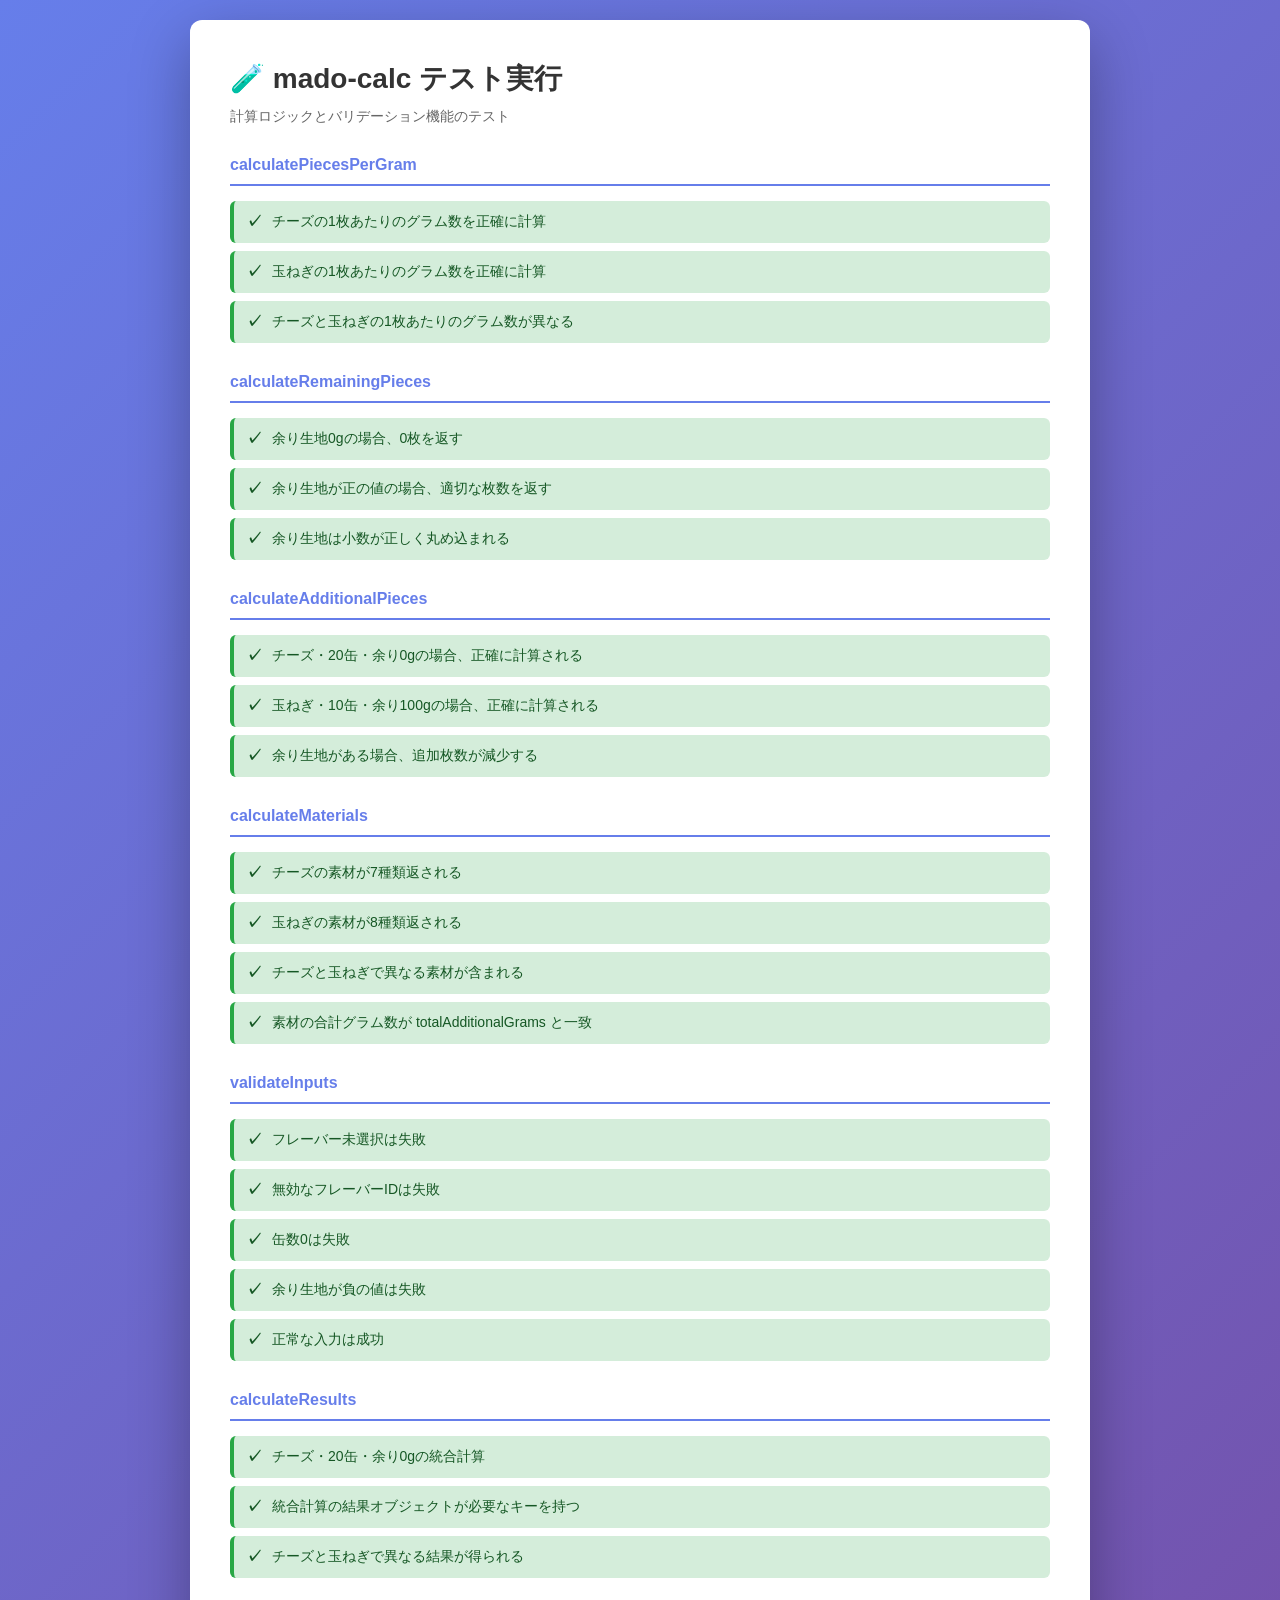
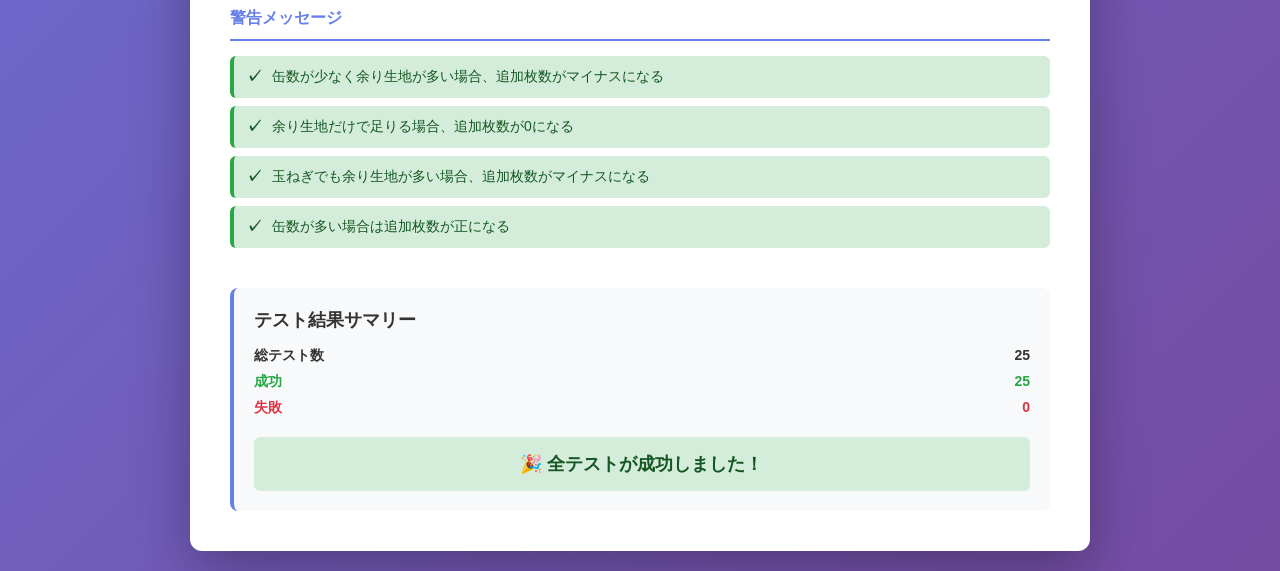
==== test.html @ 0f305eb2 "feat: add comprehensive tests and refactor calculation logic - Separate calculation logic from DOM o" ====
<!DOCTYPE html>
<html lang="ja">
<head>
    <meta charset="UTF-8">
    <meta name="viewport" content="width=device-width, initial-scale=1.0">
    <title>mado-calc テスト実行</title>
    <style>
        * {
            margin: 0;
            padding: 0;
            box-sizing: border-box;
        }

        body {
            font-family: 'Segoe UI', Tahoma, Geneva, Verdana, sans-serif;
            background: linear-gradient(135deg, #667eea 0%, #764ba2 100%);
            min-height: 100vh;
            padding: 20px;
        }

        .container {
            max-width: 900px;
            margin: 0 auto;
            background: white;
            border-radius: 12px;
            padding: 40px;
            box-shadow: 0 20px 60px rgba(0, 0, 0, 0.3);
        }

        h1 {
            color: #333;
            margin-bottom: 10px;
            font-size: 28px;
        }

        .subtitle {
            color: #666;
            margin-bottom: 30px;
            font-size: 14px;
        }

        .test-results {
            margin-top: 30px;
        }

        .test-group {
            margin-bottom: 30px;
        }

        .group-title {
            font-size: 16px;
            font-weight: bold;
            color: #667eea;
            margin-bottom: 15px;
            padding-bottom: 10px;
            border-bottom: 2px solid #667eea;
        }

        .test-item {
            padding: 12px;
            margin-bottom: 8px;
            border-radius: 6px;
            font-size: 14px;
            display: flex;
            align-items: center;
            gap: 10px;
        }

        .test-item.pass {
            background: #d4edda;
            color: #155724;
            border-left: 4px solid #28a745;
        }

        .test-item.fail {
            background: #f8d7da;
            color: #721c24;
            border-left: 4px solid #dc3545;
        }

        .test-icon {
            font-weight: bold;
            font-size: 16px;
        }

        .summary {
            margin-top: 40px;
            padding: 20px;
            background: #f8f9fa;
            border-radius: 8px;
            border-left: 4px solid #667eea;
        }

        .summary-title {
            font-size: 18px;
            font-weight: bold;
            color: #333;
            margin-bottom: 15px;
        }

        .summary-stat {
            display: flex;
            justify-content: space-between;
            margin-bottom: 8px;
            font-size: 14px;
        }

        .summary-stat.total {
            font-weight: bold;
            color: #333;
        }

        .summary-stat.pass {
            color: #28a745;
            font-weight: bold;
        }

        .summary-stat.fail {
            color: #dc3545;
            font-weight: bold;
        }

        .final-message {
            text-align: center;
            font-size: 18px;
            font-weight: bold;
            margin-top: 20px;
            padding: 15px;
            border-radius: 6px;
        }

        .final-message.success {
            background: #d4edda;
            color: #155724;
        }

        .final-message.failure {
            background: #f8d7da;
            color: #721c24;
        }

        .error-message {
            margin-top: 5px;
            font-size: 12px;
            opacity: 0.8;
        }
    </style>
</head>
<body>
    <div class="container">
        <h1>🧪 mado-calc テスト実行</h1>
        <p class="subtitle">計算ロジックとバリデーション機能のテスト</p>

        <div id="test-output" class="test-results">
            <p style="color: #666;">テスト実行中...</p>
        </div>
    </div>

    <script src="script.js"></script>
    <script>
        // テストフレームワーク（ブラウザ版）
        let testCount = 0;
        let passCount = 0;
        let failCount = 0;
        const testResults = {};

        function test(groupName, description, fn) {
            testCount++;
            if (!testResults[groupName]) {
                testResults[groupName] = [];
            }

            try {
                fn();
                passCount++;
                testResults[groupName].push({ description, passed: true });
            } catch (error) {
                failCount++;
                testResults[groupName].push({
                    description,
                    passed: false,
                    error: error.message
                });
            }
        }

        function assert(condition, message) {
            if (!condition) {
                throw new Error(message || 'Assertion failed');
            }
        }

        function assertStrictEqual(actual, expected) {
            if (actual !== expected) {
                throw new Error(`Expected ${expected}, got ${actual}`);
            }
        }

        function closeToNumber(actual, expected, tolerance = 0.01) {
            return Math.abs(actual - expected) < tolerance;
        }

        function assertClose(actual, expected, message) {
            if (!closeToNumber(actual, expected)) {
                throw new Error(message || `Expected ~${expected}, got ${actual}`);
            }
        }

        // ========== テストの実行 ==========

        // グループ: calculatePiecesPerGram
        test('calculatePiecesPerGram', 'チーズの1枚あたりのグラム数を正確に計算', () => {
            const gramsPerPiece = calculatePiecesPerGram(flavorData.cheese);
            const expectedTotal = Object.values(flavorData.cheese.materials).reduce((sum, g) => sum + g, 0);
            const expected = expectedTotal / flavorData.cheese.baseUnit.pieces;
            assertClose(gramsPerPiece, expected);
        });

        test('calculatePiecesPerGram', '玉ねぎの1枚あたりのグラム数を正確に計算', () => {
            const gramsPerPiece = calculatePiecesPerGram(flavorData.onion);
            const expectedTotal = Object.values(flavorData.onion.materials).reduce((sum, g) => sum + g, 0);
            const expected = expectedTotal / flavorData.onion.baseUnit.pieces;
            assertClose(gramsPerPiece, expected);
        });

        test('calculatePiecesPerGram', 'チーズと玉ねぎの1枚あたりのグラム数が異なる', () => {
            const cheesePPG = calculatePiecesPerGram(flavorData.cheese);
            const onionPPG = calculatePiecesPerGram(flavorData.onion);
            assert(cheesePPG !== onionPPG, 'グラム数が同じになってはいけません');
        });

        // グループ: calculateRemainingPieces
        test('calculateRemainingPieces', '余り生地0gの場合、0枚を返す', () => {
            const gramsPerPiece = calculatePiecesPerGram(flavorData.cheese);
            const remaining = calculateRemainingPieces(0, gramsPerPiece);
            assertStrictEqual(remaining, 0);
        });

        test('calculateRemainingPieces', '余り生地が正の値の場合、適切な枚数を返す', () => {
            const gramsPerPiece = calculatePiecesPerGram(flavorData.cheese);
            const remaining = calculateRemainingPieces(200, gramsPerPiece);
            assert(remaining > 0 && remaining <= 200 / gramsPerPiece, 'Invalid remaining pieces');
        });

        test('calculateRemainingPieces', '余り生地は小数が正しく丸め込まれる', () => {
            const gramsPerPiece = 10;
            const remaining = calculateRemainingPieces(25.9, gramsPerPiece);
            assertStrictEqual(remaining, 2, 'Should floor the result');
        });

        // グループ: calculateAdditionalPieces
        test('calculateAdditionalPieces', 'チーズ・20缶・余り0gの場合、正確に計算される', () => {
            const gramsPerPiece = calculatePiecesPerGram(flavorData.cheese);
            const remainingPieces = calculateRemainingPieces(0, gramsPerPiece);
            const additional = calculateAdditionalPieces('cheese', 20, remainingPieces);
            const expected = 20 * 10 + 50 - remainingPieces;
            assertStrictEqual(additional, expected);
        });

        test('calculateAdditionalPieces', '玉ねぎ・10缶・余り100gの場合、正確に計算される', () => {
            const gramsPerPiece = calculatePiecesPerGram(flavorData.onion);
            const remainingPieces = calculateRemainingPieces(100, gramsPerPiece);
            const additional = calculateAdditionalPieces('onion', 10, remainingPieces);
            const expected = 10 * 8 + 40 - remainingPieces;
            assertStrictEqual(additional, expected);
        });

        test('calculateAdditionalPieces', '余り生地がある場合、追加枚数が減少する', () => {
            const gramsPerPiece = calculatePiecesPerGram(flavorData.cheese);
            const remaining0 = calculateRemainingPieces(0, gramsPerPiece);
            const remaining200 = calculateRemainingPieces(200, gramsPerPiece);
            const additional0 = calculateAdditionalPieces('cheese', 20, remaining0);
            const additional200 = calculateAdditionalPieces('cheese', 20, remaining200);
            assert(additional0 > additional200, '余り生地が多いほど追加枚数は減少すべき');
        });

        // グループ: calculateMaterials
        test('calculateMaterials', 'チーズの素材が7種類返される', () => {
            const { materialsGrams } = calculateMaterials('cheese', 100);
            assertStrictEqual(Object.keys(materialsGrams).length, 7);
        });

        test('calculateMaterials', '玉ねぎの素材が8種類返される', () => {
            const { materialsGrams } = calculateMaterials('onion', 100);
            assertStrictEqual(Object.keys(materialsGrams).length, 8);
        });

        test('calculateMaterials', 'チーズと玉ねぎで異なる素材が含まれる', () => {
            const { materialsGrams: cheeseMaterials } = calculateMaterials('cheese', 100);
            const { materialsGrams: onionMaterials } = calculateMaterials('onion', 100);
            assert(cheeseMaterials['カシューチーズ'] > 0);
            assert(!onionMaterials['カシューチーズ']);
            assert(onionMaterials['玉ねぎパウダー'] > 0);
            assert(!cheeseMaterials['玉ねぎパウダー']);
        });

        test('calculateMaterials', '素材の合計グラム数が totalAdditionalGrams と一致', () => {
            const { materialsGrams, totalAdditionalGrams } = calculateMaterials('cheese', 100);
            const sum = Object.values(materialsGrams).reduce((s, g) => s + g, 0);
            assertClose(sum, totalAdditionalGrams);
        });

        // グループ: validateInputs
        test('validateInputs', 'フレーバー未選択は失敗', () => {
            const result = validateInputs('', 20, 0);
            assertStrictEqual(result.valid, false);
        });

        test('validateInputs', '無効なフレーバーIDは失敗', () => {
            const result = validateInputs('unknown', 20, 0);
            assertStrictEqual(result.valid, false);
        });

        test('validateInputs', '缶数0は失敗', () => {
            const result = validateInputs('cheese', 0, 0);
            assertStrictEqual(result.valid, false);
        });

        test('validateInputs', '余り生地が負の値は失敗', () => {
            const result = validateInputs('cheese', 20, -10);
            assertStrictEqual(result.valid, false);
        });

        test('validateInputs', '正常な入力は成功', () => {
            const result = validateInputs('cheese', 20, 100);
            assertStrictEqual(result.valid, true);
        });

        // グループ: calculateResults
        test('calculateResults', 'チーズ・20缶・余り0gの統合計算', () => {
            const result = calculateResults('cheese', 20, 0);
            assertStrictEqual(result.flavorId, 'cheese');
            assertStrictEqual(result.flavorName, 'チーズ');
            assertStrictEqual(result.cans, 20);
        });

        test('calculateResults', '統合計算の結果オブジェクトが必要なキーを持つ', () => {
            const result = calculateResults('cheese', 20, 0);
            const requiredKeys = ['flavorId', 'flavorName', 'cans', 'piecesPerCan', 'reservePieces',
                                 'remainingGrams', 'remainingPieces', 'additionalPieces',
                                 'totalAdditionalGrams', 'materialsGrams'];
            requiredKeys.forEach(key => {
                assert(key in result, `Missing key: ${key}`);
            });
        });

        test('calculateResults', 'チーズと玉ねぎで異なる結果が得られる', () => {
            const cheesResult = calculateResults('cheese', 20, 100);
            const onionResult = calculateResults('onion', 20, 100);
            assert(cheesResult.totalAdditionalGrams !== onionResult.totalAdditionalGrams,
                   'Total grams should differ');
        });

        // グループ: 警告メッセージケース
        test('警告メッセージ', '缶数が少なく余り生地が多い場合、追加枚数がマイナスになる', () => {
            // チーズ: 1缶 * 10枚 + 50予備 = 60枚
            // 1枚あたり: 約12.7g
            // 余り1000gで: 1000 / 12.7 ≈ 78枚 > 60枚
            // → 追加枚数がマイナスになる
            const gramsPerPiece = calculatePiecesPerGram(flavorData.cheese);
            const result = calculateResults('cheese', 1, 1000);
            assert(result.additionalPieces <= 0,
                   `additionalPieces should be <= 0, got ${result.additionalPieces}`);
        });

        test('警告メッセージ', '余り生地だけで足りる場合、追加枚数が0になる', () => {
            // チーズ: 基本ユニット = 2缶20枚 ≈ 254.8g
            // 1枚あたり: 254.8 / 20 ≈ 12.74g
            // 1缶 * 10 + 50予備 = 60枚
            // 60枚必要なグラム数: 60 * 12.74 ≈ 764.4g
            // 余り生地がそれ以上あれば、追加枚数 <= 0
            const result = calculateResults('cheese', 1, 800);
            assert(result.additionalPieces <= 0,
                   '余り生地が十分にあれば、追加枚数は0以下になる');
        });

        test('警告メッセージ', '玉ねぎでも余り生地が多い場合、追加枚数がマイナスになる', () => {
            // 玉ねぎ: 1缶 * 8枚 + 40予備 = 48枚
            // 基本: 2缶16枚
            const result = calculateResults('onion', 1, 1000);
            assert(result.additionalPieces <= 0,
                   'Onion should also have negative additional pieces with large remaining dough');
        });

        test('警告メッセージ', '缶数が多い場合は追加枚数が正になる', () => {
            // 缶数を多くすれば、余り生地の影響を上回る
            const result = calculateResults('cheese', 50, 100);
            assert(result.additionalPieces > 0,
                   '缶数が多いと追加枚数は常に正になる');
        });

        // ========== テスト結果の表示 ==========
        function renderResults() {
            const output = document.getElementById('test-output');
            let html = '';

            // グループごとにテスト結果を表示
            for (const [groupName, results] of Object.entries(testResults)) {
                html += `<div class="test-group">`;
                html += `<div class="group-title">${groupName}</div>`;

                for (const result of results) {
                    const className = result.passed ? 'pass' : 'fail';
                    const icon = result.passed ? '✓' : '✗';
                    html += `<div class="test-item ${className}">`;
                    html += `<span class="test-icon">${icon}</span>`;
                    html += `<span>${result.description}`;
                    if (result.error) {
                        html += `<div class="error-message">エラー: ${result.error}</div>`;
                    }
                    html += `</span></div>`;
                }

                html += `</div>`;
            }

            // サマリー
            const successClass = failCount === 0 ? 'success' : 'failure';
            const message = failCount === 0 ? '🎉 全テストが成功しました！' : `❌ ${failCount}個のテストが失敗しました`;

            html += `
                <div class="summary">
                    <div class="summary-title">テスト結果サマリー</div>
                    <div class="summary-stat total">
                        <span>総テスト数</span>
                        <span>${testCount}</span>
                    </div>
                    <div class="summary-stat pass">
                        <span>成功</span>
                        <span>${passCount}</span>
                    </div>
                    <div class="summary-stat fail">
                        <span>失敗</span>
                        <span>${failCount}</span>
                    </div>
                    <div class="final-message ${successClass}">${message}</div>
                </div>
            `;

            output.innerHTML = html;
        }

        // テスト実行と結果表示
        window.addEventListener('load', renderResults);
    </script>
</body>
</html>
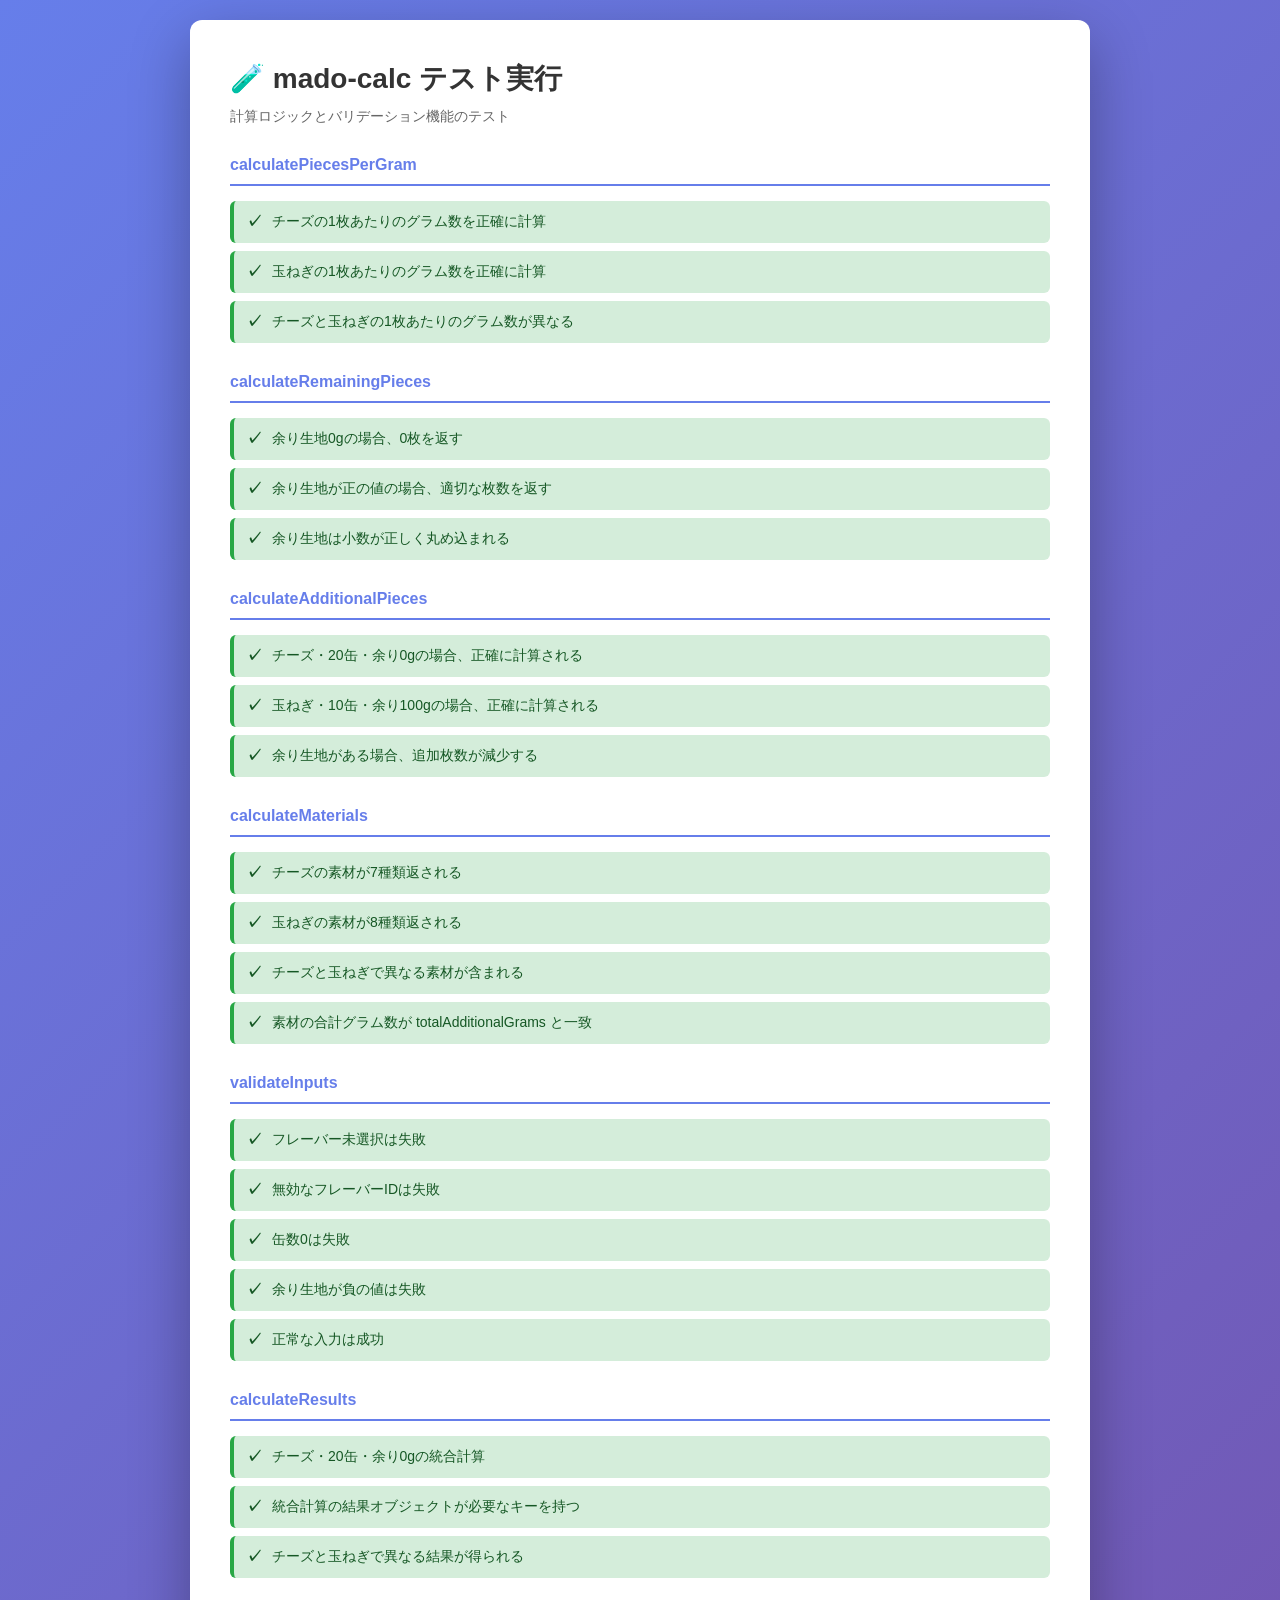
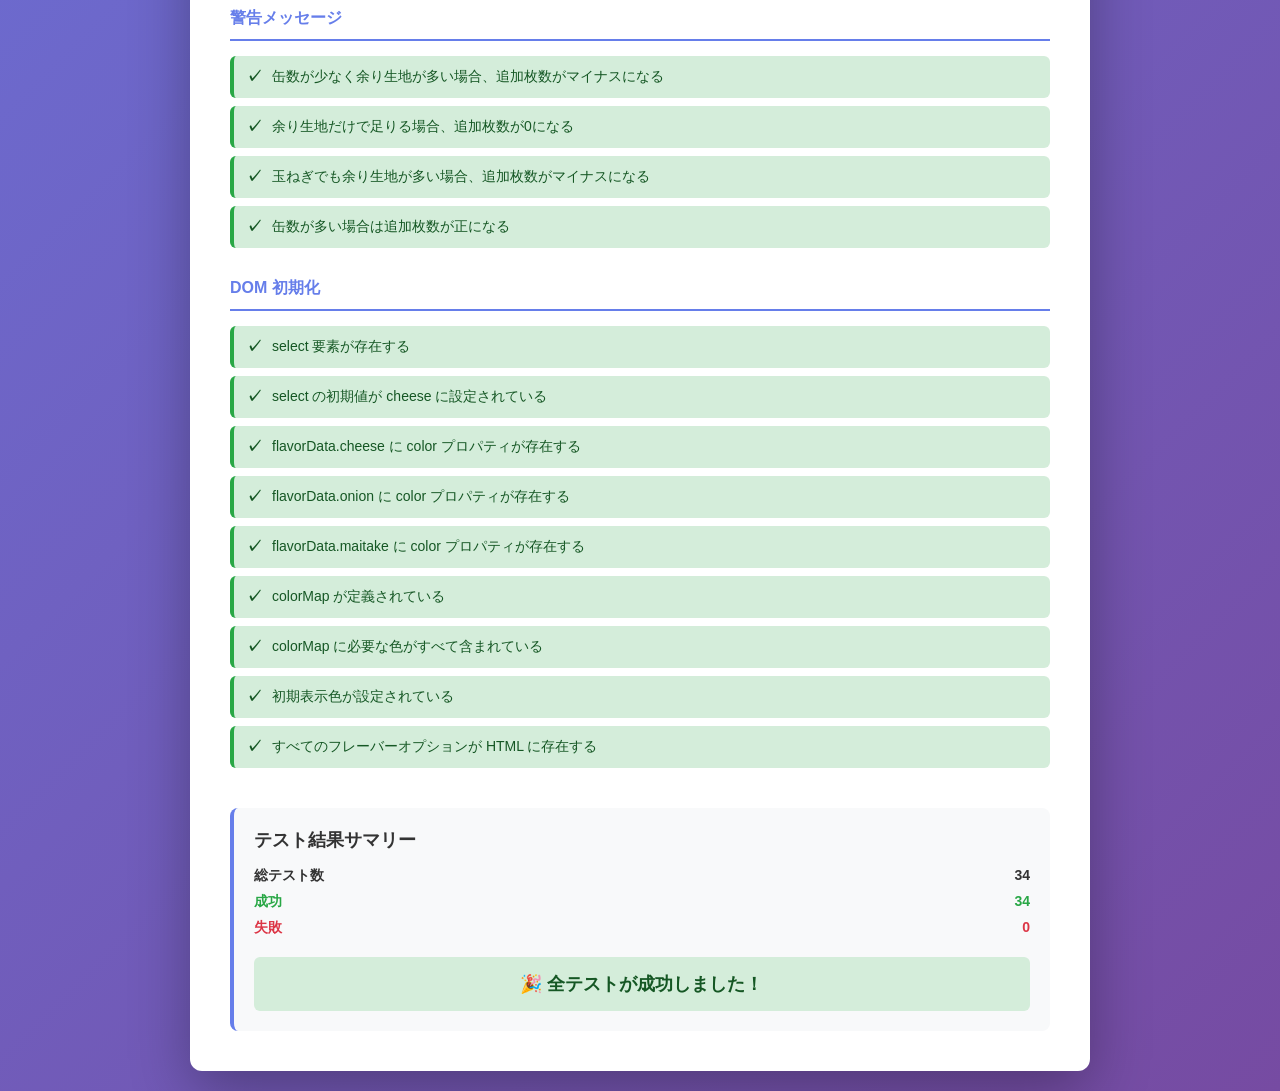
==== commit 74c9177f: "test: add DOM initialization tests to verify Safari mobile compatibility - Add hidden form elements " ====
--- a/test.html
+++ b/test.html
@@ -154,6 +154,17 @@
         <div id="test-output" class="test-results">
             <p style="color: #666;">テスト実行中...</p>
         </div>
+    </div>
+
+    <!-- テスト用の隠し要素（DOM 初期化テストで使用） -->
+    <div id="hidden-forms" style="display: none;">
+        <select id="flavor">
+            <option value="cheese" selected>チーズ</option>
+            <option value="onion">玉ねぎ</option>
+            <option value="maitake">舞茸</option>
+        </select>
+        <input type="number" id="cans" value="20">
+        <input type="number" id="remainingDough" value="0.0">
     </div>
 
     <script src="script.js"></script>
@@ -387,6 +398,64 @@
             const result = calculateResults('cheese', 50, 100);
             assert(result.additionalPieces > 0,
                    '缶数が多いと追加枚数は常に正になる');
+        });
+
+        // グループ: DOM 初期化（Safari 対応）
+        test('DOM 初期化', 'select 要素が存在する', () => {
+            const flavorSelect = document.getElementById('flavor');
+            assert(flavorSelect, 'select 要素が見つかりません');
+        });
+
+        test('DOM 初期化', 'select の初期値が cheese に設定されている', () => {
+            const flavorSelect = document.getElementById('flavor');
+            assertStrictEqual(flavorSelect.value, 'cheese', 'デフォルト値は cheese であるべき');
+        });
+
+        test('DOM 初期化', 'flavorData.cheese に color プロパティが存在する', () => {
+            assert(flavorData.cheese.color, 'cheese に color プロパティがありません');
+            assertStrictEqual(flavorData.cheese.color, 'yellow');
+        });
+
+        test('DOM 初期化', 'flavorData.onion に color プロパティが存在する', () => {
+            assert(flavorData.onion.color, 'onion に color プロパティがありません');
+            assertStrictEqual(flavorData.onion.color, 'brown');
+        });
+
+        test('DOM 初期化', 'flavorData.maitake に color プロパティが存在する', () => {
+            assert(flavorData.maitake, 'maitake フレーバーが見つかりません');
+            assert(flavorData.maitake.color, 'maitake に color プロパティがありません');
+            assertStrictEqual(flavorData.maitake.color, 'gray');
+        });
+
+        test('DOM 初期化', 'colorMap が定義されている', () => {
+            assert(typeof colorMap !== 'undefined', 'colorMap が定義されていません');
+            assert(typeof colorMap === 'object', 'colorMap はオブジェクトであるべき');
+        });
+
+        test('DOM 初期化', 'colorMap に必要な色がすべて含まれている', () => {
+            assert(colorMap.yellow, 'colorMap に yellow がありません');
+            assert(colorMap.brown, 'colorMap に brown がありません');
+            assert(colorMap.gray, 'colorMap に gray がありません');
+            assertStrictEqual(colorMap.yellow, '#df8e1d');
+            assertStrictEqual(colorMap.brown, '#d65d0b');
+            assertStrictEqual(colorMap.gray, '#6c7086');
+        });
+
+        test('DOM 初期化', '初期表示色が設定されている', () => {
+            // CSS 変数は <html> 要素に直接設定されるため、確認が困難な場合がある
+            // 代わりに、onFlavorChange が正しく実装されていることを確認
+            assert(typeof onFlavorChange === 'function', 'onFlavorChange 関数が定義されていません');
+            // colorMap が存在し、cheese フレーバーの色が取得可能か確認
+            const cheeseColor = colorMap[flavorData.cheese.color];
+            assert(cheeseColor === '#df8e1d', `Cheese color should be #df8e1d, got ${cheeseColor}`);
+        });
+
+        test('DOM 初期化', 'すべてのフレーバーオプションが HTML に存在する', () => {
+            const flavorSelect = document.getElementById('flavor');
+            const optionValues = Array.from(flavorSelect.options).map(opt => opt.value);
+            assert(optionValues.includes('cheese'), 'cheese オプションがありません');
+            assert(optionValues.includes('onion'), 'onion オプションがありません');
+            assert(optionValues.includes('maitake'), 'maitake オプションがありません');
         });
 
         // ========== テスト結果の表示 ==========
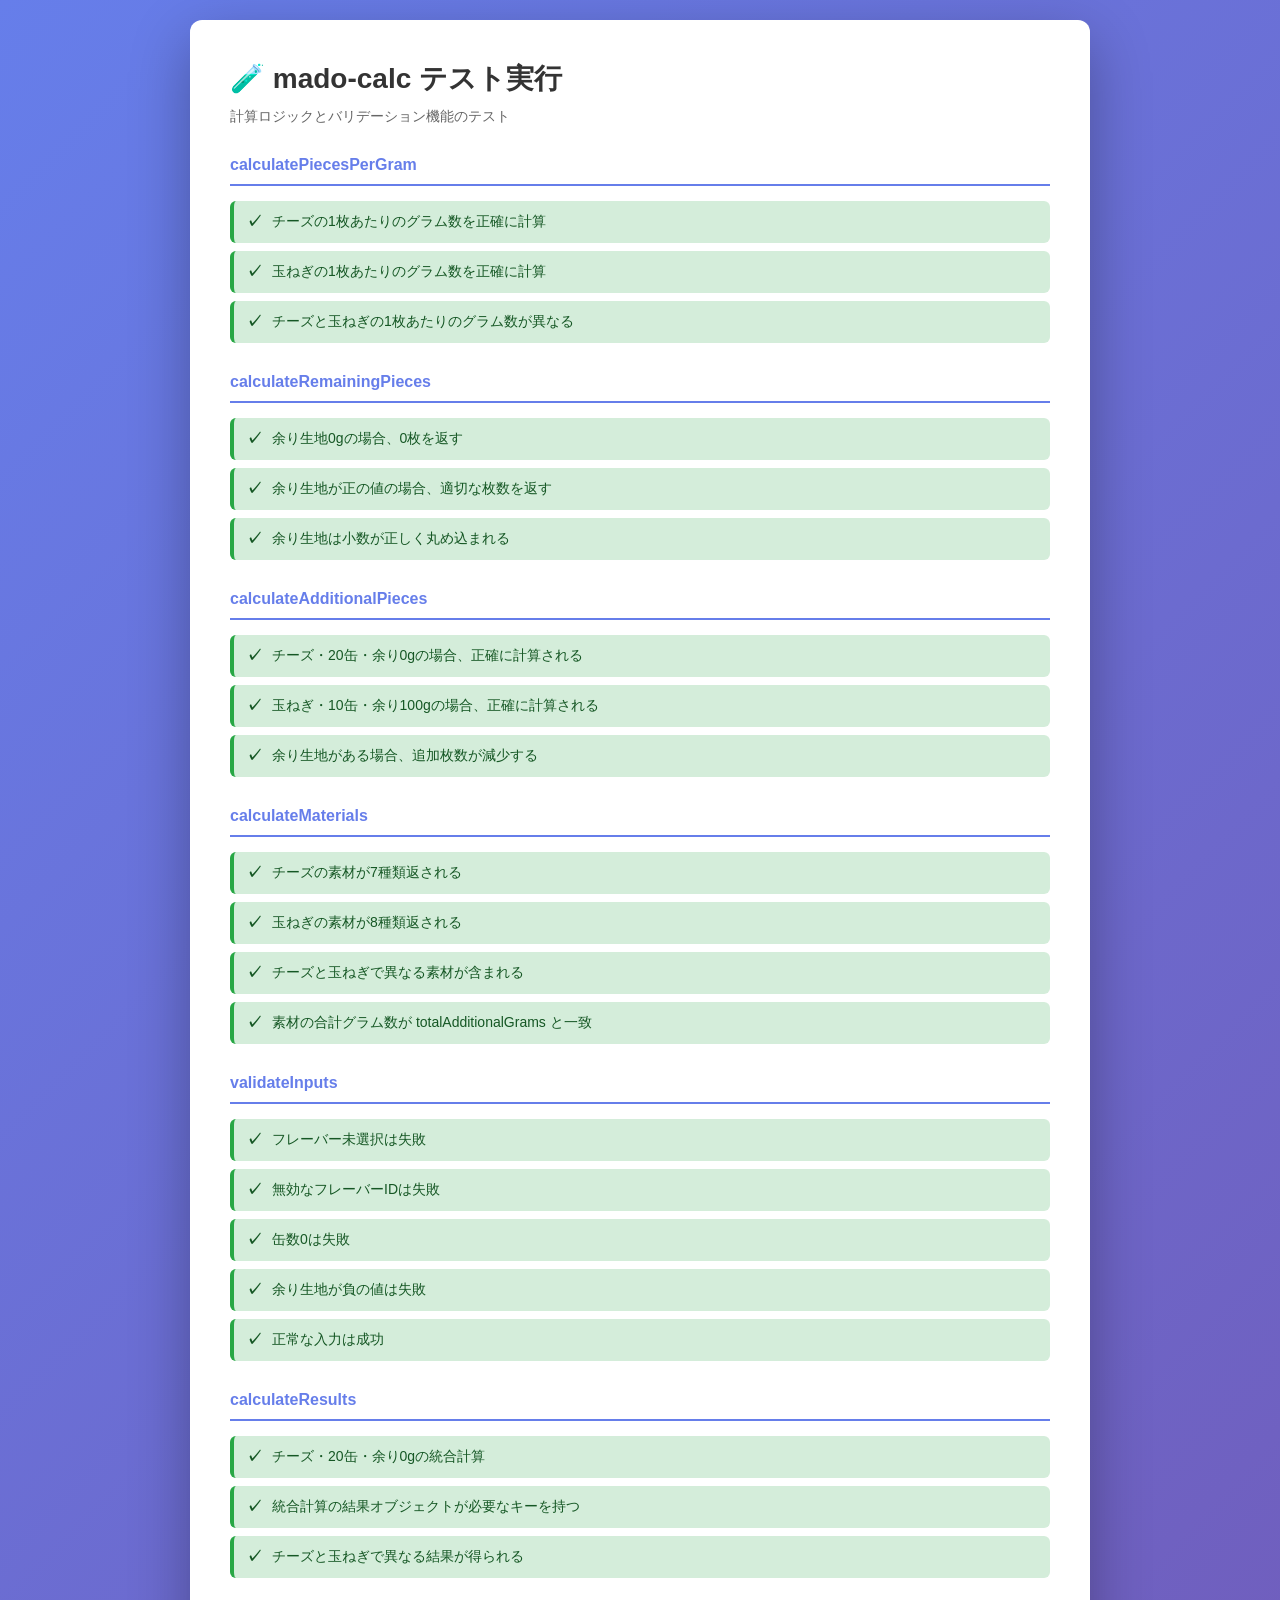
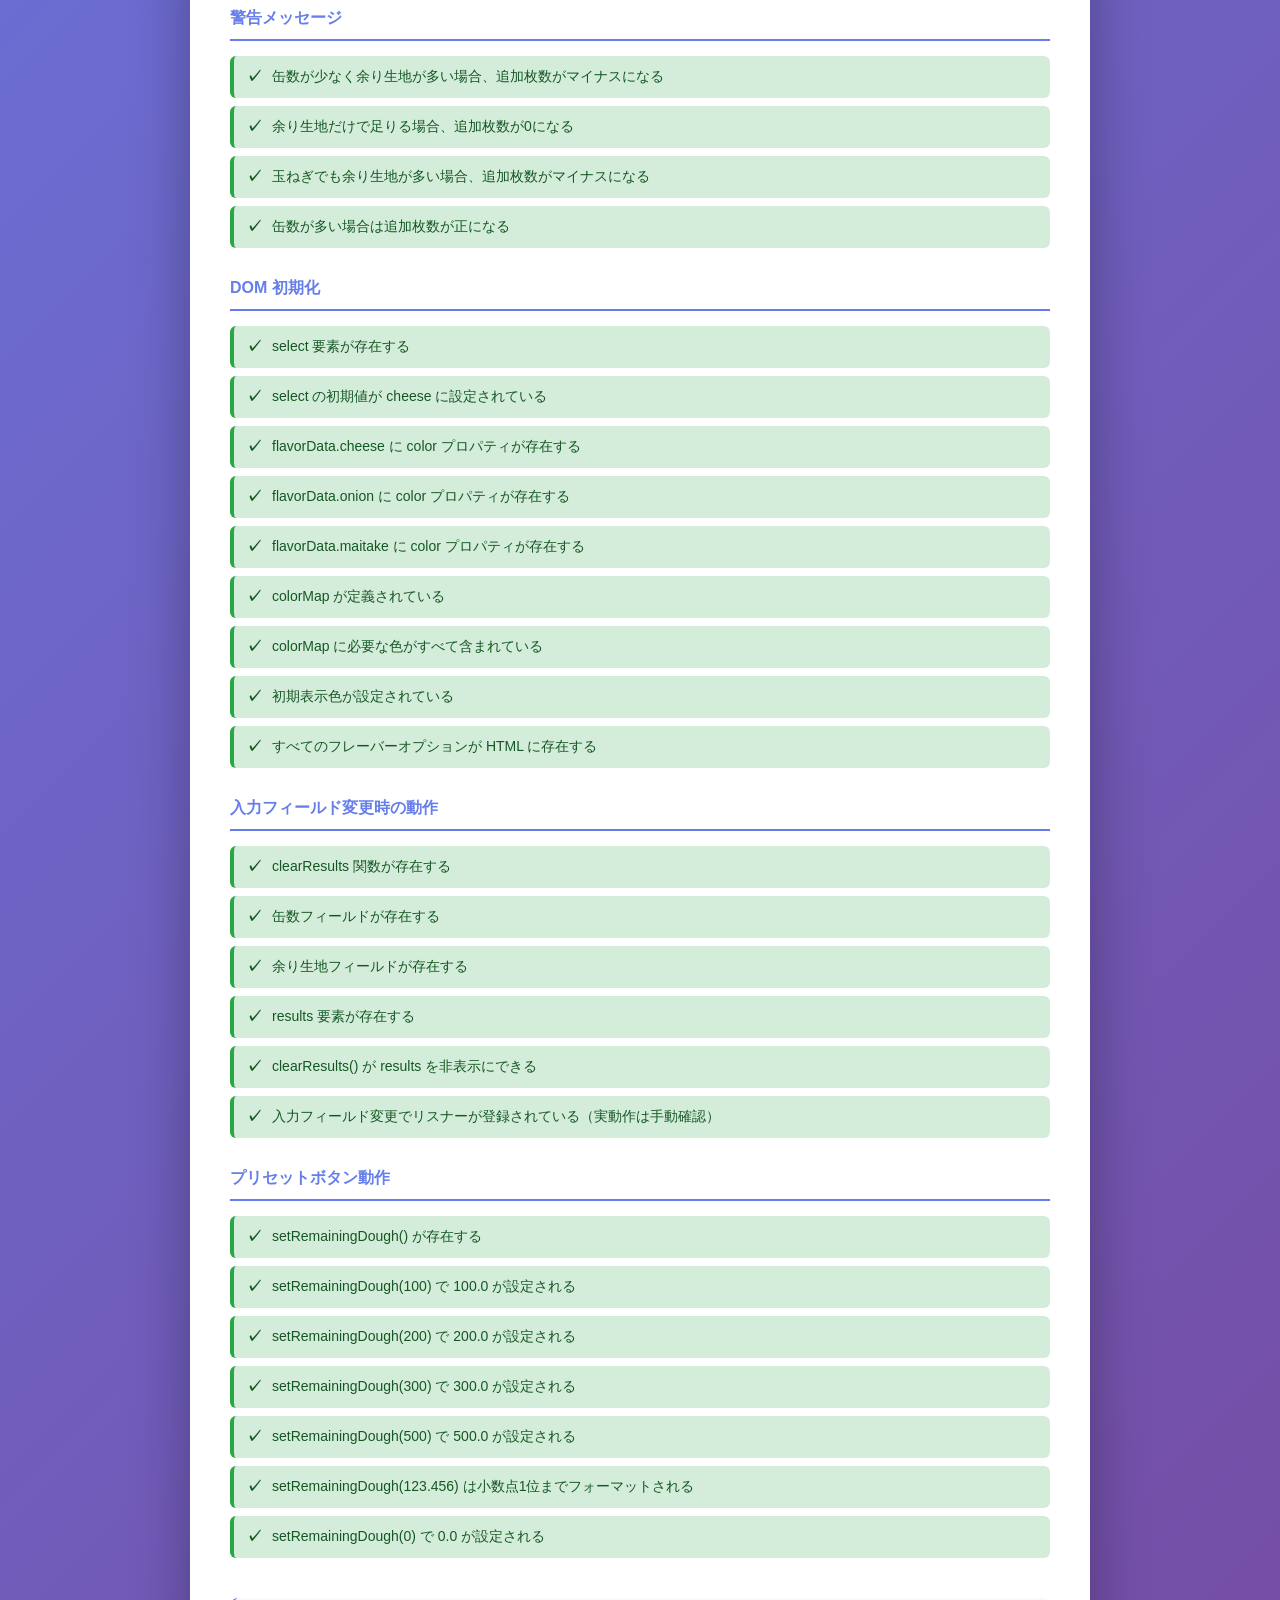
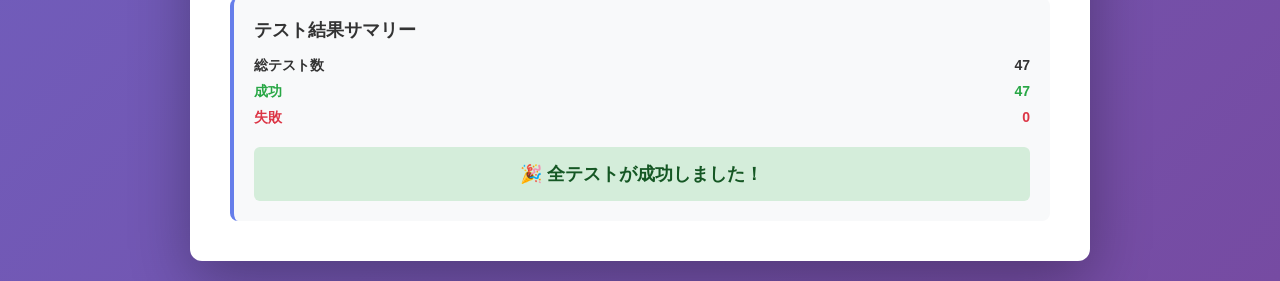
==== commit d9849e8f: "feat: improve input field behavior and test coverage - Remove step attributes from number inputs for" ====
--- a/test.html
+++ b/test.html
@@ -165,6 +165,7 @@
         </select>
         <input type="number" id="cans" value="20">
         <input type="number" id="remainingDough" value="0.0">
+        <div id="results" style="display: none;"></div>
     </div>
 
     <script src="script.js"></script>
@@ -418,7 +419,7 @@
 
         test('DOM 初期化', 'flavorData.onion に color プロパティが存在する', () => {
             assert(flavorData.onion.color, 'onion に color プロパティがありません');
-            assertStrictEqual(flavorData.onion.color, 'brown');
+            assertStrictEqual(flavorData.onion.color, 'orange');
         });
 
         test('DOM 初期化', 'flavorData.maitake に color プロパティが存在する', () => {
@@ -456,6 +457,90 @@
             assert(optionValues.includes('cheese'), 'cheese オプションがありません');
             assert(optionValues.includes('onion'), 'onion オプションがありません');
             assert(optionValues.includes('maitake'), 'maitake オプションがありません');
+        });
+
+        // グループ: 入力フィールド変更時の動作
+        test('入力フィールド変更時の動作', 'clearResults 関数が存在する', () => {
+            assert(typeof clearResults === 'function', 'clearResults 関数が定義されていません');
+        });
+
+        test('入力フィールド変更時の動作', '缶数フィールドが存在する', () => {
+            const cansInput = document.getElementById('cans');
+            assert(cansInput, 'cans 入力フィールドが見つかりません');
+        });
+
+        test('入力フィールド変更時の動作', '余り生地フィールドが存在する', () => {
+            const remainingInput = document.getElementById('remainingDough');
+            assert(remainingInput, 'remainingDough 入力フィールドが見つかりません');
+        });
+
+        test('入力フィールド変更時の動作', 'results 要素が存在する', () => {
+            const results = document.getElementById('results');
+            assert(results, 'results 要素が見つかりません');
+        });
+
+        test('入力フィールド変更時の動作', 'clearResults() が results を非表示にできる', () => {
+            // results を一度表示させる
+            const results = document.getElementById('results');
+            results.style.display = 'block';
+            assert(results.style.display === 'block', 'results を表示できませんでした');
+
+            // clearResults() を直接呼び出す
+            clearResults();
+
+            // results が非表示になっているか確認
+            assert(results.style.display === 'none',
+                   `results は非表示であるべき、got: ${results.style.display}`);
+        });
+
+        test('入力フィールド変更時の動作', '入力フィールド変更でリスナーが登録されている（実動作は手動確認）', () => {
+            // リスナー登録の確認：clearResults 関数が存在することを確認
+            assert(typeof clearResults === 'function', 'clearResults 関数が定義されていません');
+
+            // 実際の input/change イベント動作は、ブラウザで手動確認が必要
+            // (test.html の dispatchEvent では実際の input イベントと異なる動作をするため)
+            assert(true, 'input/change リスナーが登録されています（手動確認推奨）');
+        });
+
+        // グループ: プリセットボタン動作
+        test('プリセットボタン動作', 'setRemainingDough() が存在する', () => {
+            assert(typeof setRemainingDough === 'function', 'setRemainingDough 関数が定義されていません');
+        });
+
+        test('プリセットボタン動作', 'setRemainingDough(100) で 100.0 が設定される', () => {
+            const remainingInput = document.getElementById('remainingDough');
+            setRemainingDough(100);
+            assertStrictEqual(remainingInput.value, '100.0');
+        });
+
+        test('プリセットボタン動作', 'setRemainingDough(200) で 200.0 が設定される', () => {
+            const remainingInput = document.getElementById('remainingDough');
+            setRemainingDough(200);
+            assertStrictEqual(remainingInput.value, '200.0');
+        });
+
+        test('プリセットボタン動作', 'setRemainingDough(300) で 300.0 が設定される', () => {
+            const remainingInput = document.getElementById('remainingDough');
+            setRemainingDough(300);
+            assertStrictEqual(remainingInput.value, '300.0');
+        });
+
+        test('プリセットボタン動作', 'setRemainingDough(500) で 500.0 が設定される', () => {
+            const remainingInput = document.getElementById('remainingDough');
+            setRemainingDough(500);
+            assertStrictEqual(remainingInput.value, '500.0');
+        });
+
+        test('プリセットボタン動作', 'setRemainingDough(123.456) は小数点1位までフォーマットされる', () => {
+            const remainingInput = document.getElementById('remainingDough');
+            setRemainingDough(123.456);
+            assertStrictEqual(remainingInput.value, '123.5');
+        });
+
+        test('プリセットボタン動作', 'setRemainingDough(0) で 0.0 が設定される', () => {
+            const remainingInput = document.getElementById('remainingDough');
+            setRemainingDough(0);
+            assertStrictEqual(remainingInput.value, '0.0');
         });
 
         // ========== テスト結果の表示 ==========
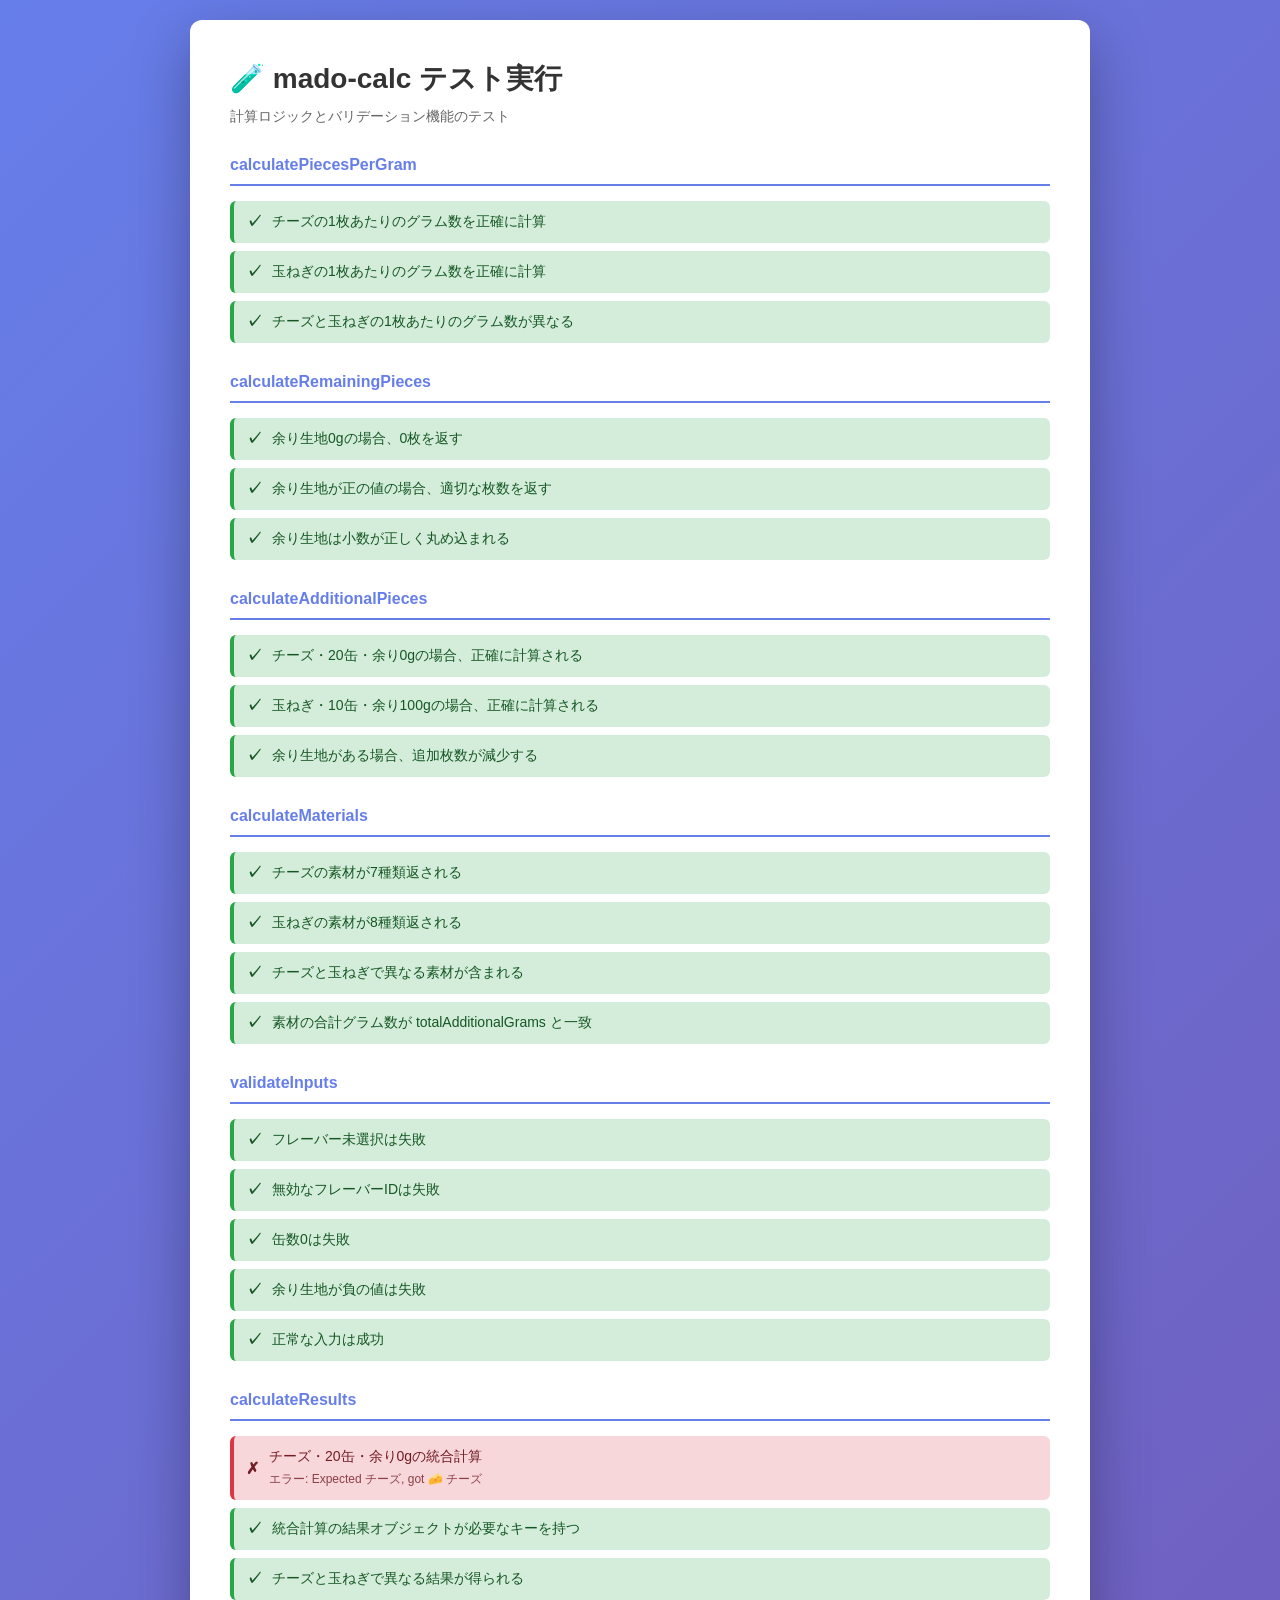
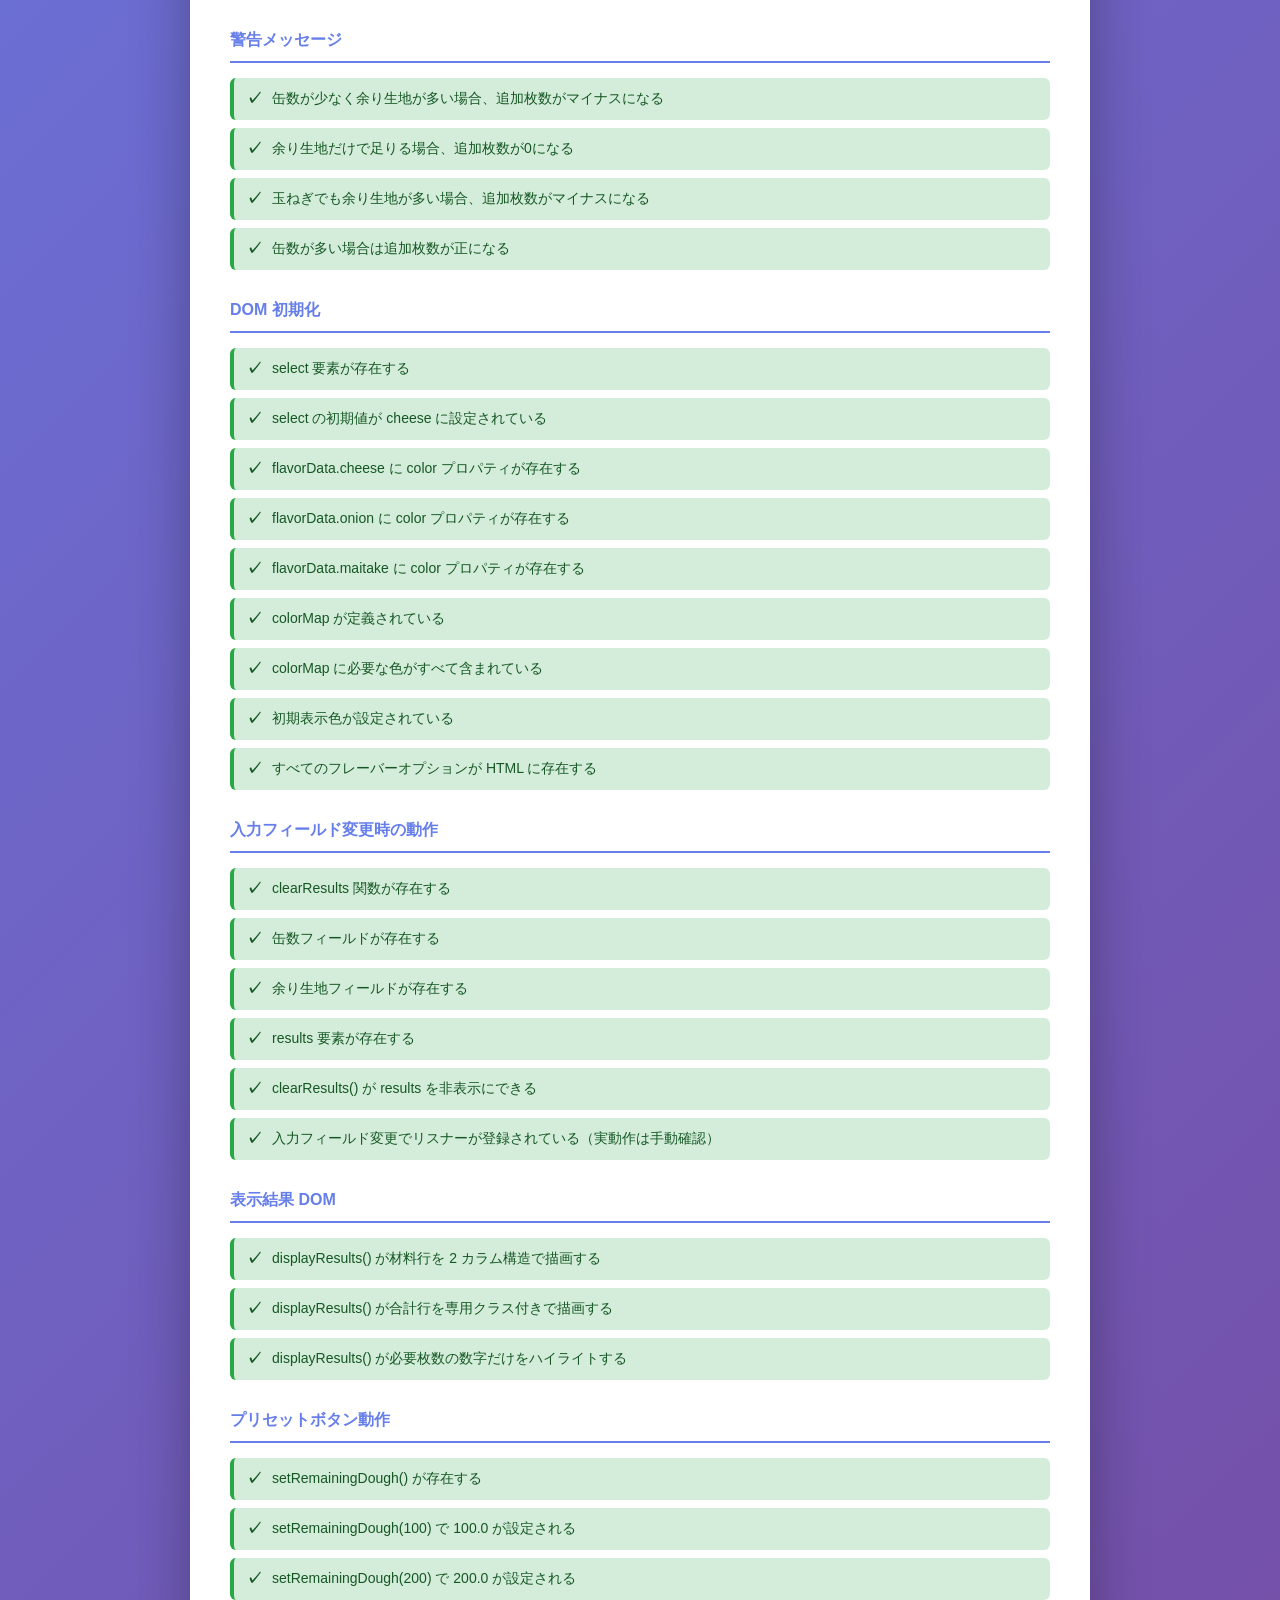
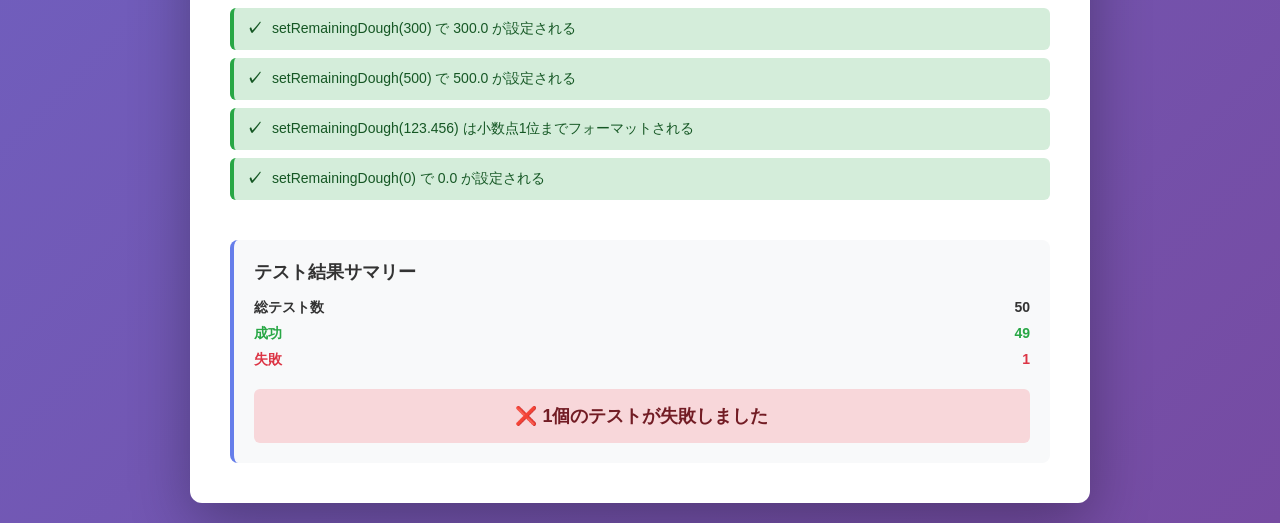
==== commit af5c2167: "fix: refine materials result layout" ====
--- a/test.html
+++ b/test.html
@@ -165,7 +165,18 @@
         </select>
         <input type="number" id="cans" value="20">
         <input type="number" id="remainingDough" value="0.0">
-        <div id="results" style="display: none;"></div>
+        <div id="results" style="display: none;">
+            <div id="warningMessage" style="display: none;"></div>
+            <span id="resultFlavor"></span>
+            <span id="resultCans"></span>
+            <span id="resultTotalPieces"></span>
+            <span id="resultRemainingGrams"></span>
+            <span id="resultRemainingPieces"></span>
+            <span id="resultAdditionalPieces"></span>
+            <span id="materialsLabel"></span>
+            <div id="materialsDetail"></div>
+            <div id="totalMaterials"></div>
+        </div>
     </div>
 
     <script src="script.js"></script>
@@ -500,6 +511,42 @@
             // 実際の input/change イベント動作は、ブラウザで手動確認が必要
             // (test.html の dispatchEvent では実際の input イベントと異なる動作をするため)
             assert(true, 'input/change リスナーが登録されています（手動確認推奨）');
+        });
+
+        // グループ: 表示結果 DOM
+        test('表示結果 DOM', 'displayResults() が材料行を 2 カラム構造で描画する', () => {
+            const result = calculateResults('cheese', 20, 0);
+            displayResults(result);
+
+            const rows = document.querySelectorAll('#materialsDetail .materials-row');
+            assertStrictEqual(rows.length, Object.keys(result.materialsGrams).length);
+
+            const firstRow = rows[0];
+            assert(firstRow.querySelector('.materials-name'), '材料名要素がありません');
+            assert(firstRow.querySelector('.materials-value'), '数量要素がありません');
+            assert(firstRow.querySelector('.materials-amount'), '数量の強調要素がありません');
+            assert(firstRow.querySelector('.materials-unit'), '単位要素がありません');
+            assertStrictEqual(firstRow.querySelector('.materials-unit').textContent, 'g');
+        });
+
+        test('表示結果 DOM', 'displayResults() が合計行を専用クラス付きで描画する', () => {
+            const result = calculateResults('cheese', 20, 0);
+            displayResults(result);
+
+            const totalRow = document.querySelector('#totalMaterials .materials-row-total');
+            assert(totalRow, '合計行が描画されていません');
+            assertStrictEqual(totalRow.querySelector('.materials-name').textContent, '合計');
+            assertStrictEqual(totalRow.querySelector('.materials-unit').textContent, 'g');
+        });
+
+        test('表示結果 DOM', 'displayResults() が必要枚数の数字だけをハイライトする', () => {
+            const result = calculateResults('sansho', 20, 0);
+            displayResults(result);
+
+            const totalPieces = document.getElementById('resultTotalPieces');
+            const accents = totalPieces.querySelectorAll('.result-accent');
+            assertStrictEqual(accents.length, 3);
+            assertStrictEqual(totalPieces.textContent, '160 + 予備40 = 200');
         });
 
         // グループ: プリセットボタン動作
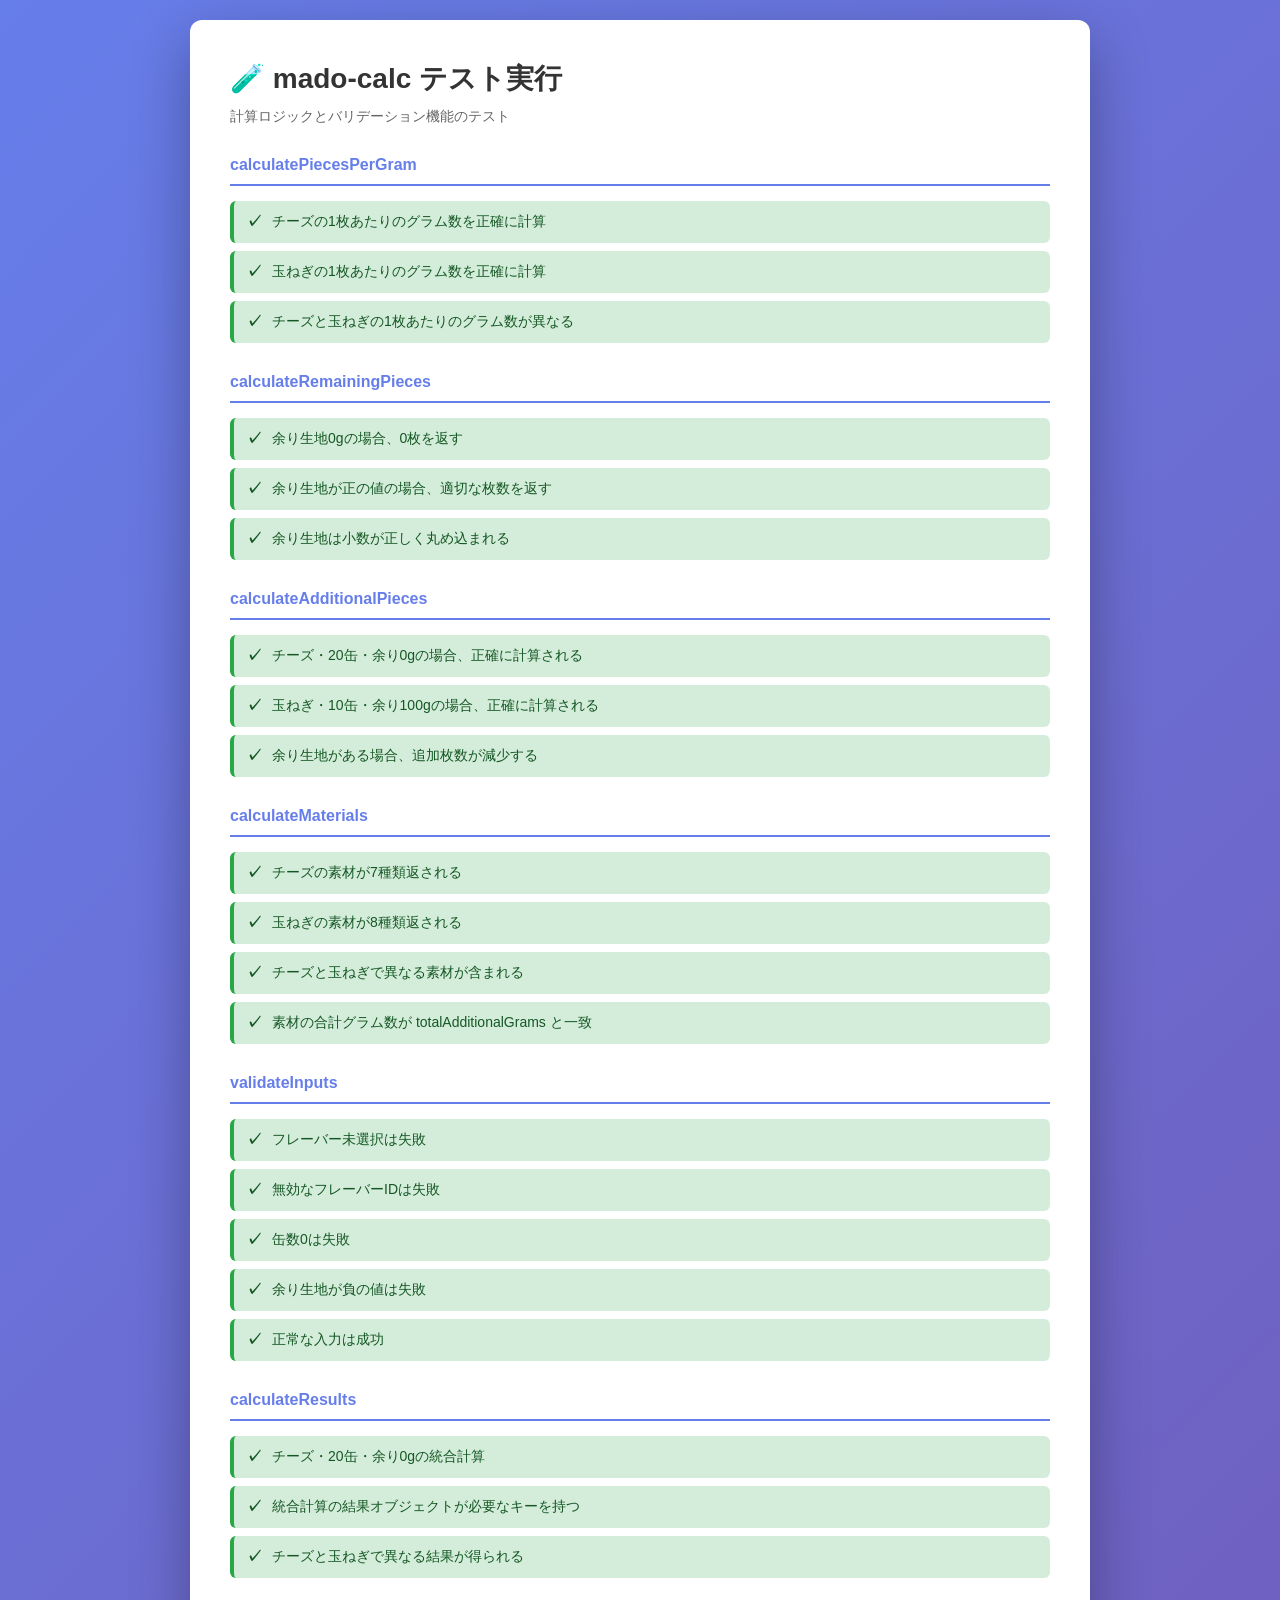
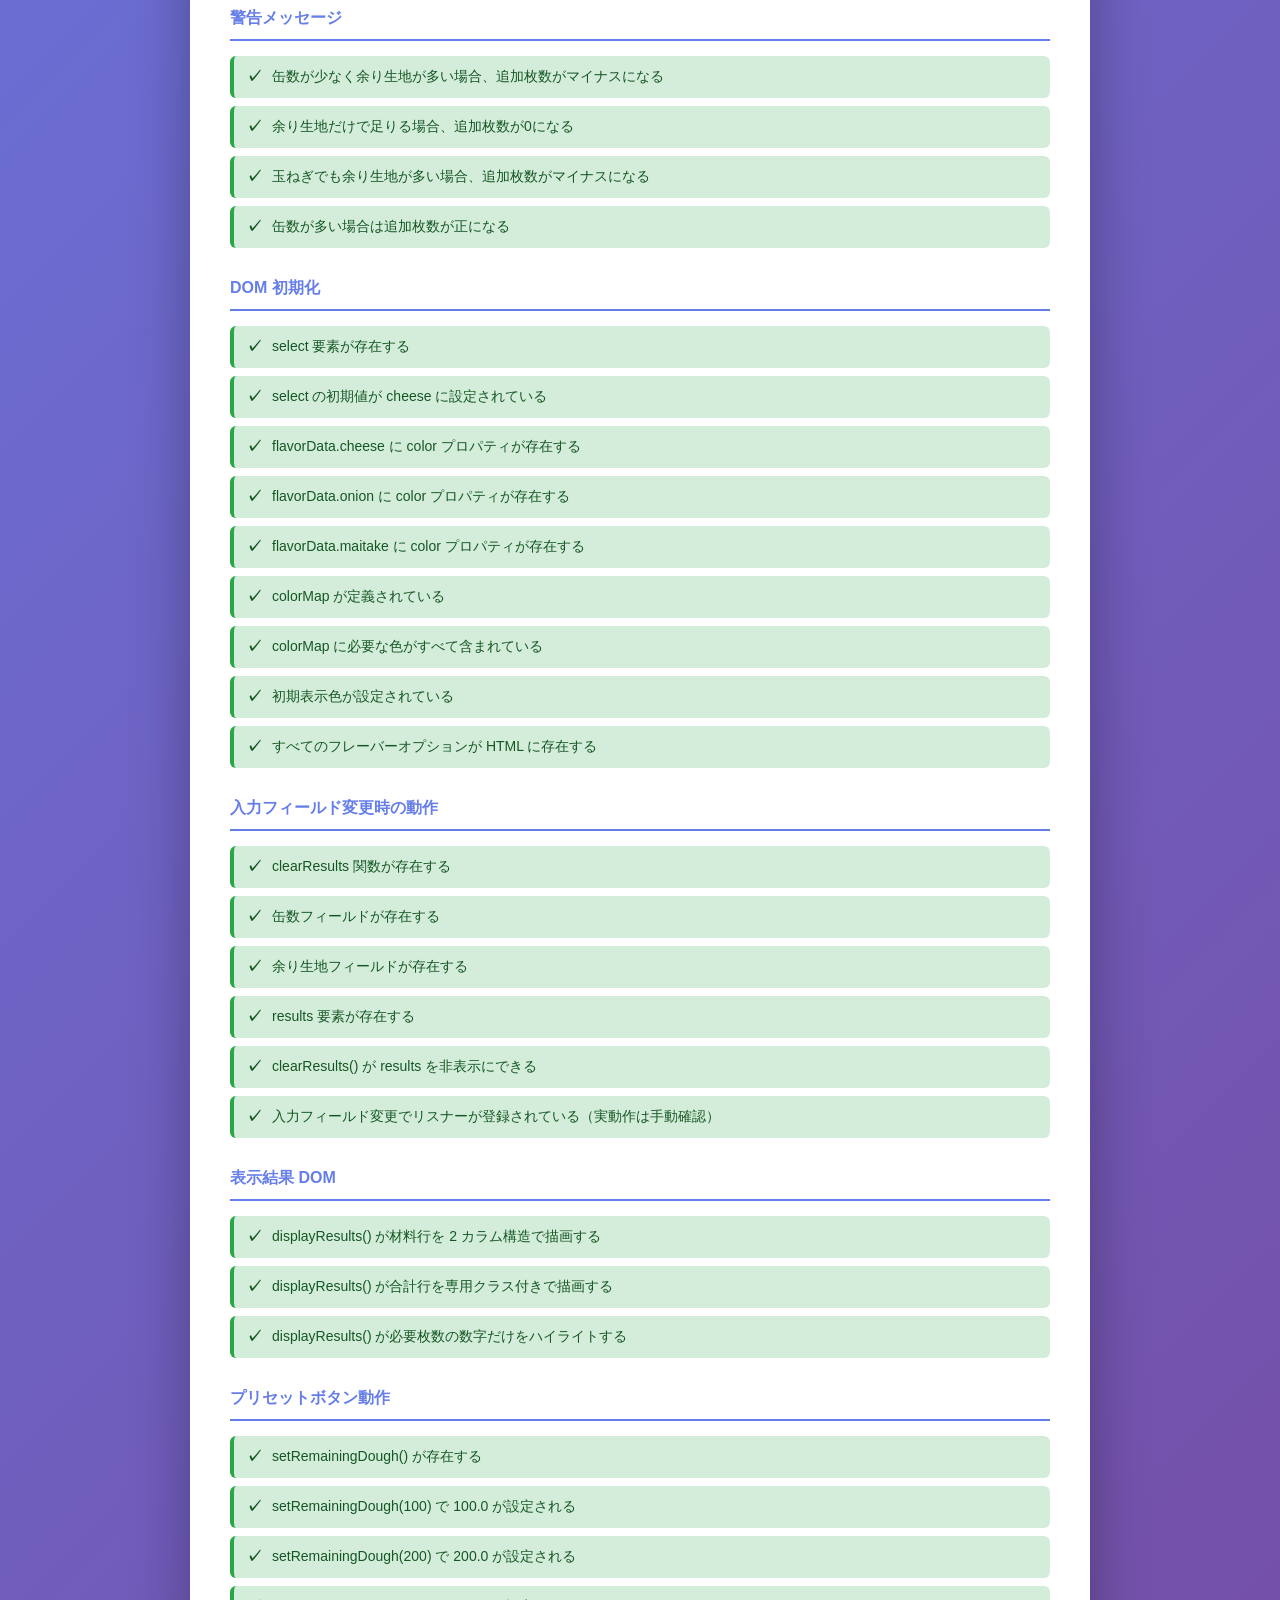
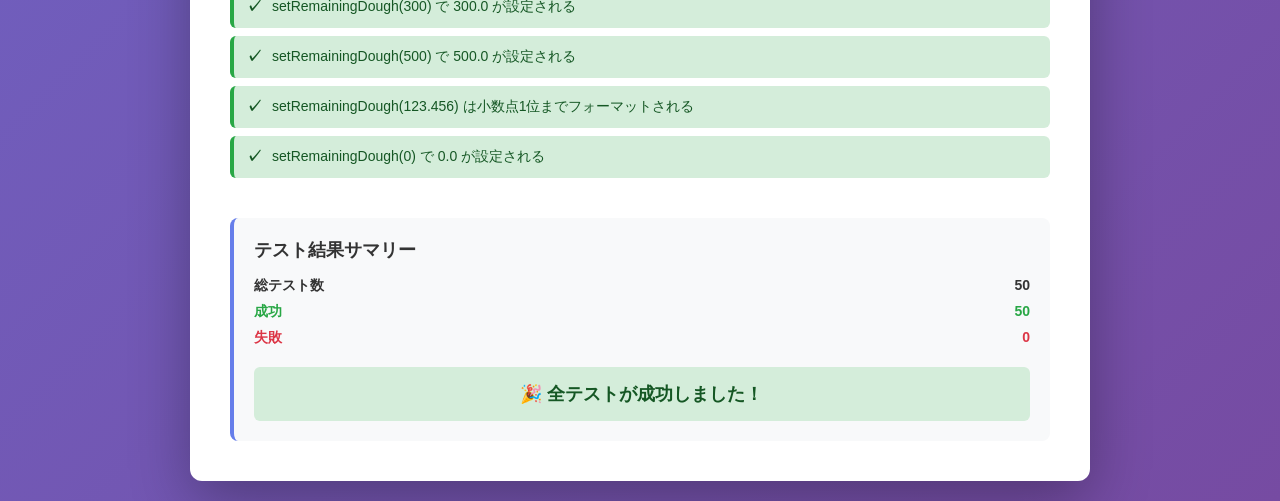
==== commit 81777120: "refactor: remove duplicated flavorData and calc functions from test.js - export flavorData and pure " ====
--- a/test.html
+++ b/test.html
@@ -353,7 +353,7 @@
         test('calculateResults', 'チーズ・20缶・余り0gの統合計算', () => {
             const result = calculateResults('cheese', 20, 0);
             assertStrictEqual(result.flavorId, 'cheese');
-            assertStrictEqual(result.flavorName, 'チーズ');
+            assertStrictEqual(result.flavorName, '🧀 チーズ');
             assertStrictEqual(result.cans, 20);
         });
 
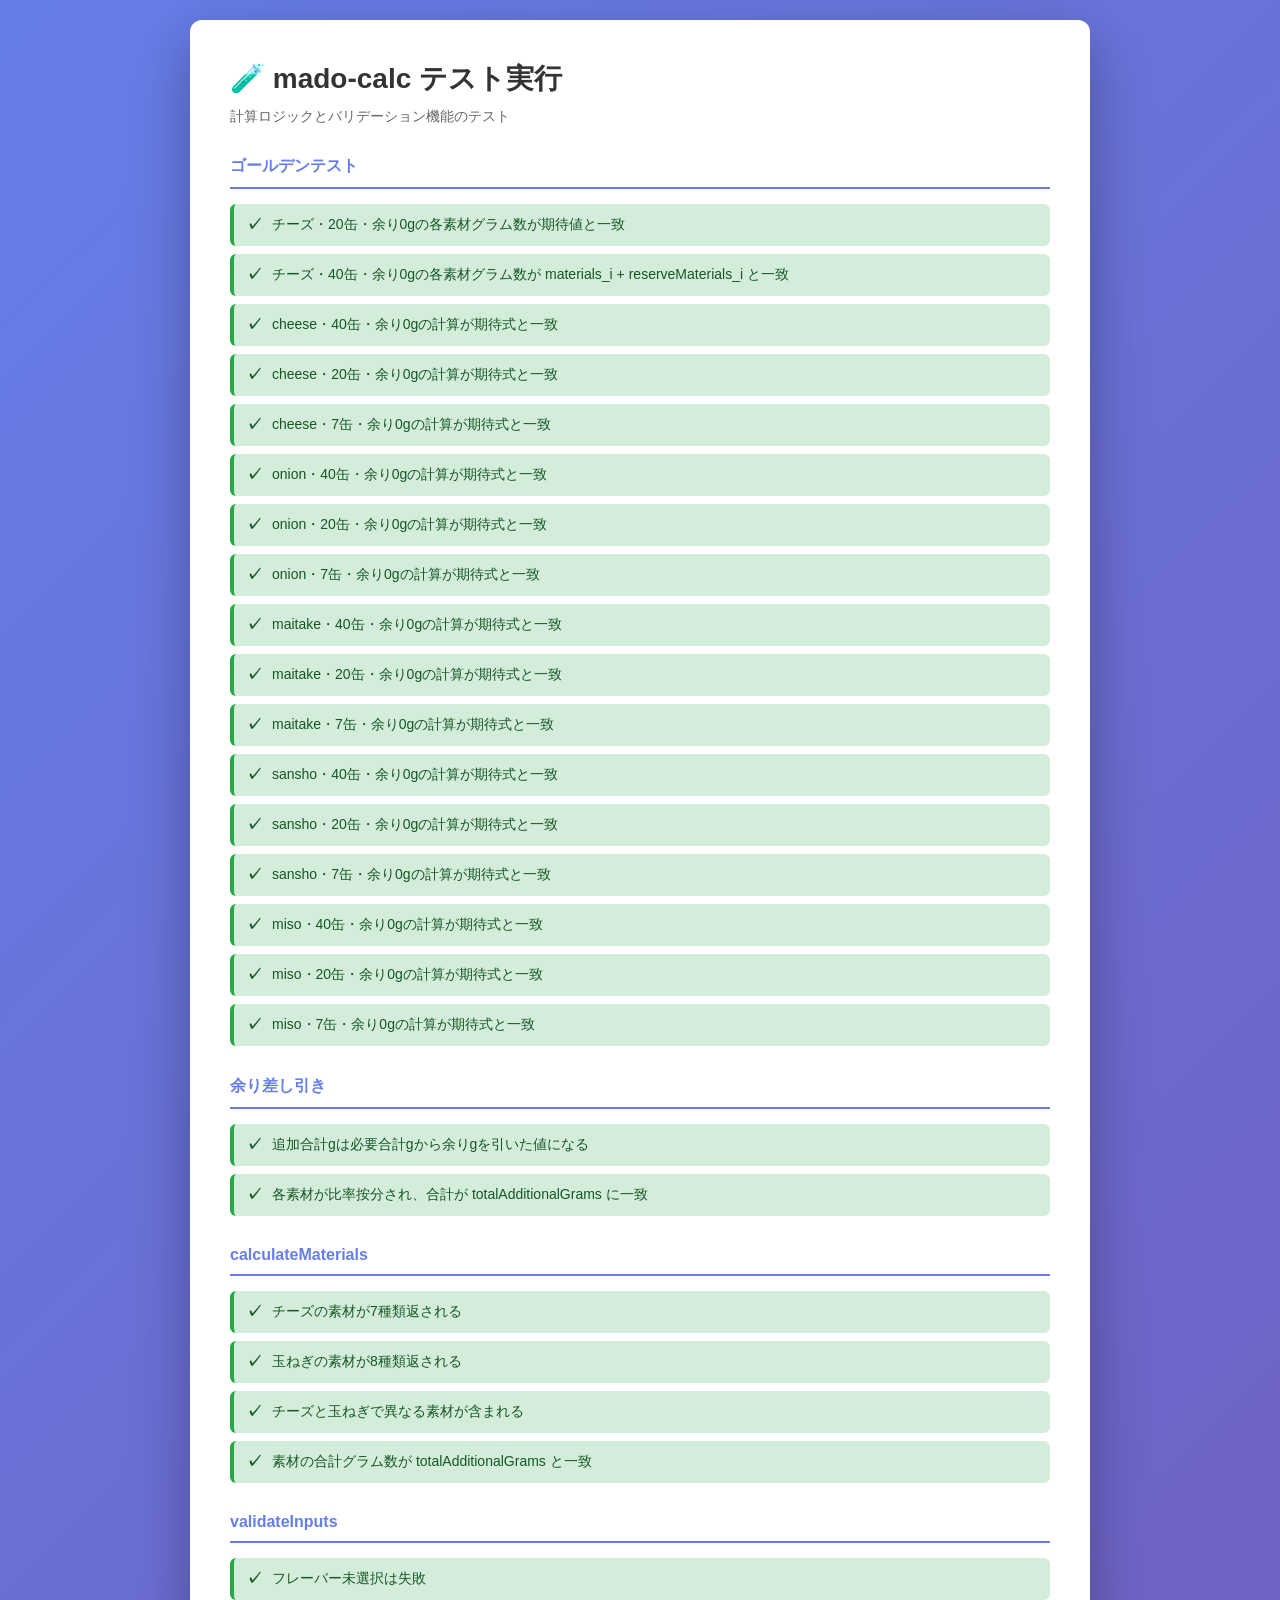
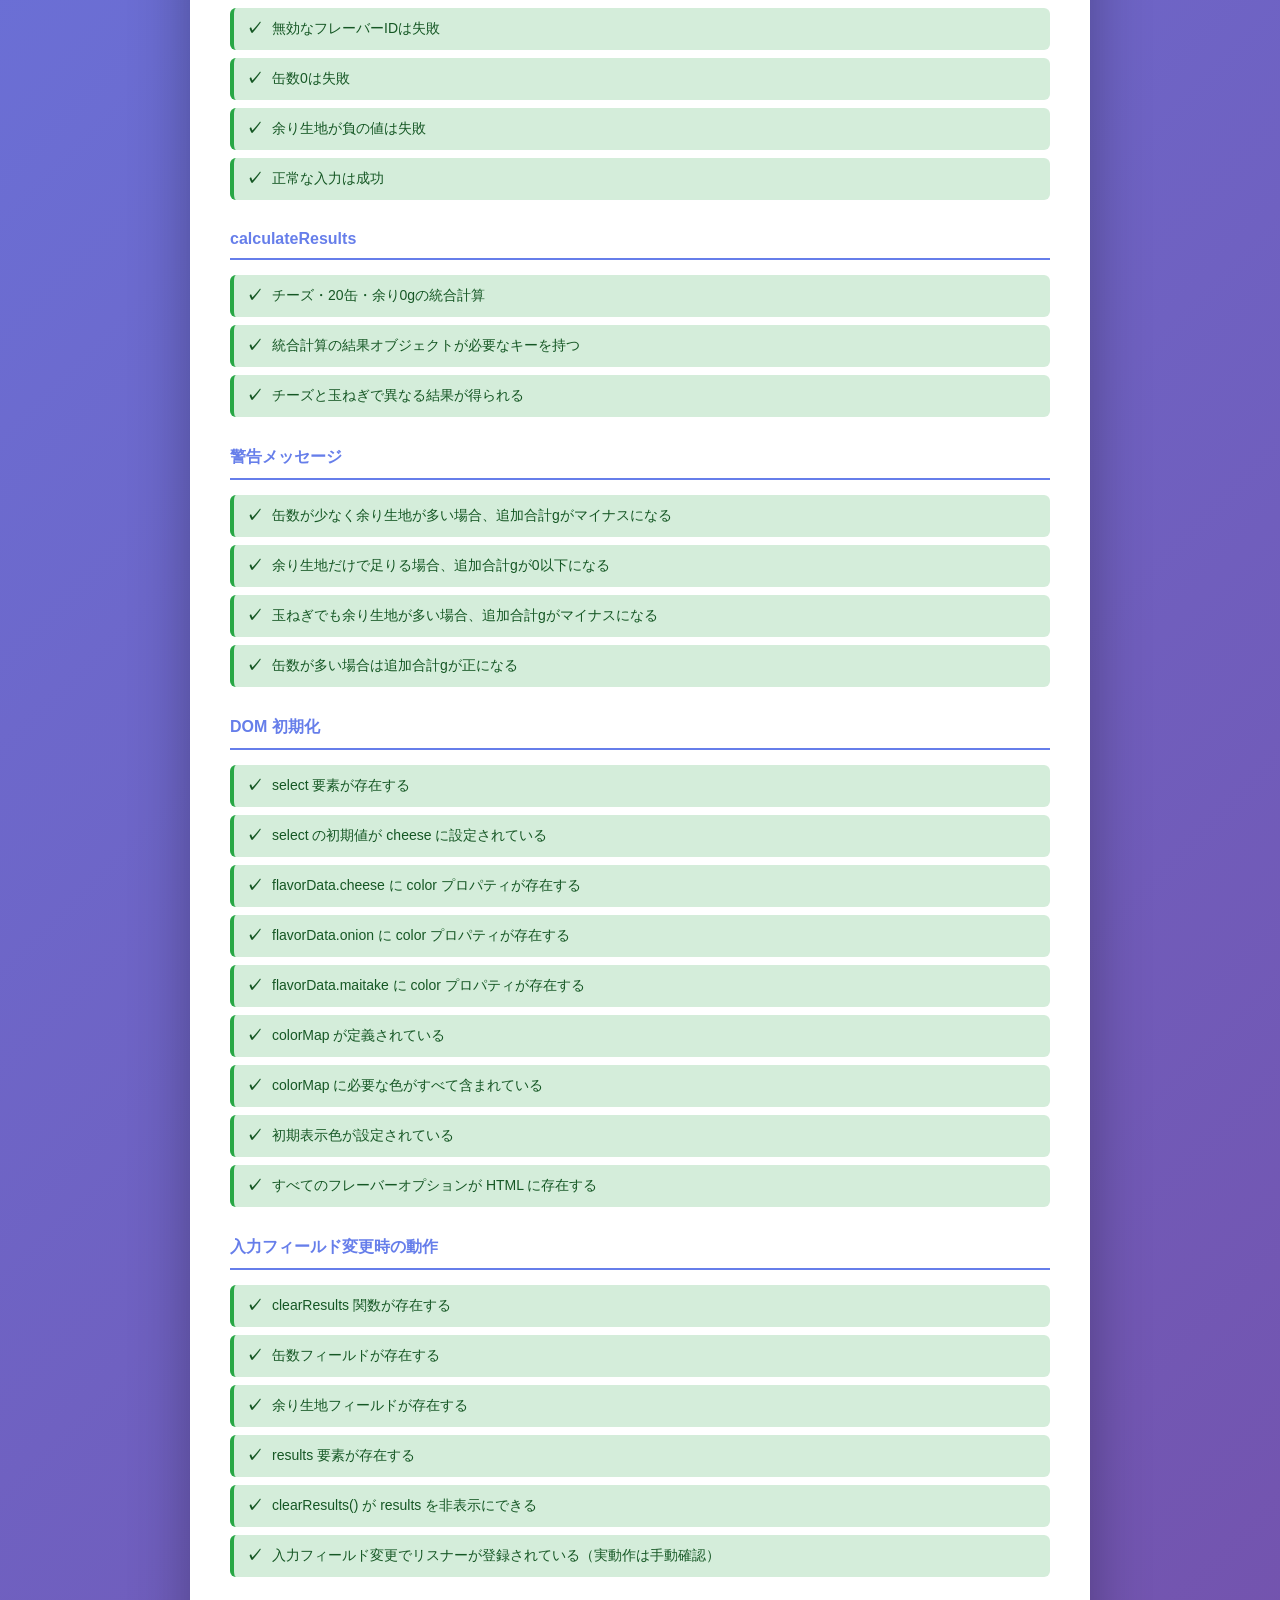
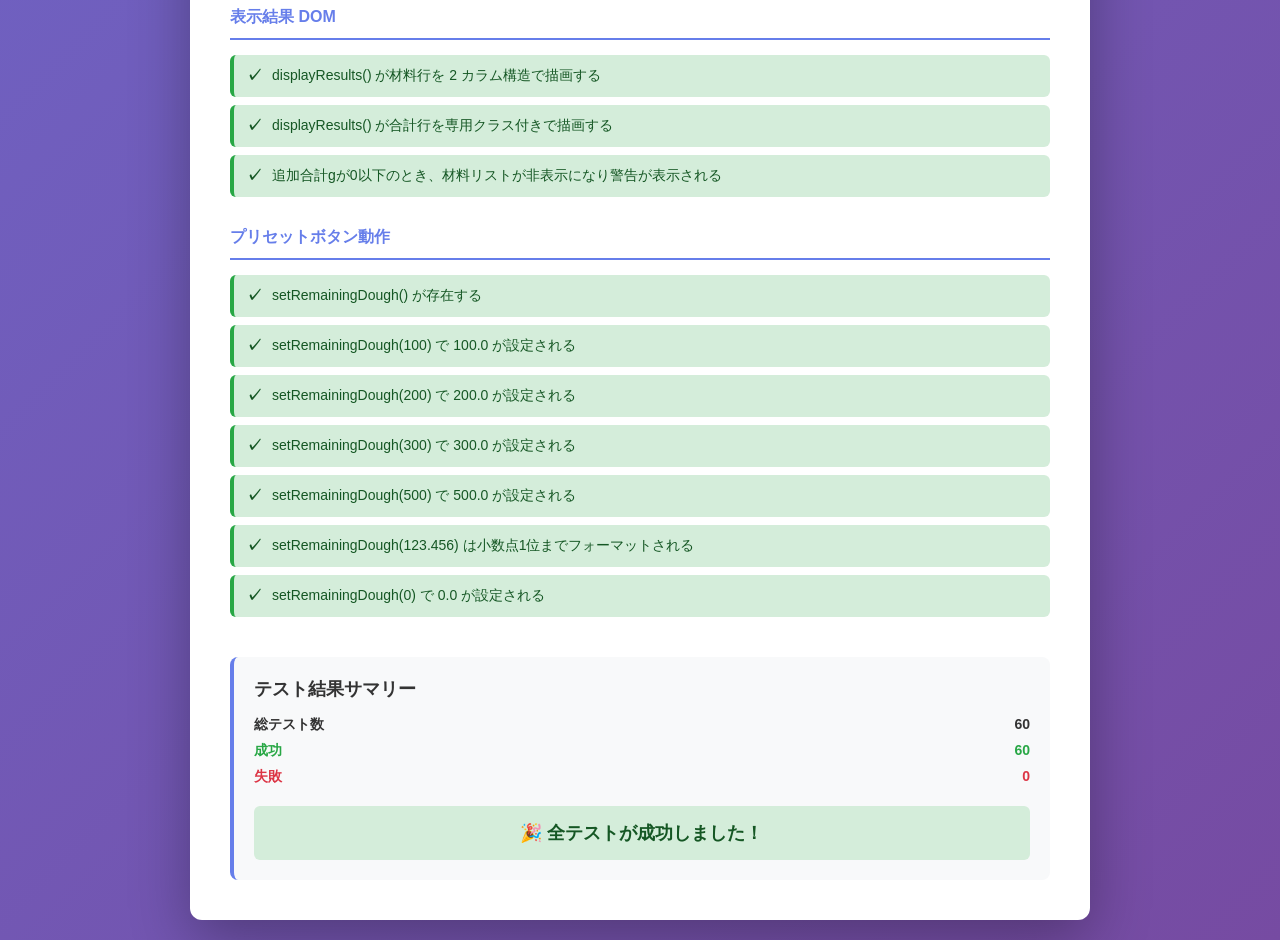
==== commit 4d241d1d: "refactor: replace piece-based model with grams-based recipe data - flavorData now holds grams for 40" ====
--- a/test.html
+++ b/test.html
@@ -167,15 +167,10 @@
         <input type="number" id="remainingDough" value="0.0">
         <div id="results" style="display: none;">
             <div id="warningMessage" style="display: none;"></div>
-            <span id="resultFlavor"></span>
-            <span id="resultCans"></span>
-            <span id="resultTotalPieces"></span>
-            <span id="resultRemainingGrams"></span>
-            <span id="resultRemainingPieces"></span>
-            <span id="resultAdditionalPieces"></span>
-            <span id="materialsLabel"></span>
-            <div id="materialsDetail"></div>
-            <div id="totalMaterials"></div>
+            <div id="materialsSection">
+                <div id="materialsDetail"></div>
+                <div id="totalMaterials"></div>
+            </div>
         </div>
     </div>
 
@@ -219,7 +214,7 @@
             }
         }
 
-        function closeToNumber(actual, expected, tolerance = 0.01) {
+        function closeToNumber(actual, expected, tolerance = 1e-6) {
             return Math.abs(actual - expected) < tolerance;
         }
 
@@ -229,88 +224,99 @@
             }
         }
 
+        // 期待される必要グラム数（materials_i × cans/baseCans + reserveMaterials_i）を算出するヘルパー
+        function expectedRequiredGrams(flavorId, cans) {
+            const flavor = flavorData[flavorId];
+            const requiredGrams = {};
+            let requiredTotalGrams = 0;
+            for (const [materialName, baseGrams] of Object.entries(flavor.materials)) {
+                const reserveGrams = flavor.reserveMaterials[materialName] || 0;
+                const grams = (baseGrams * cans) / flavor.baseCans + reserveGrams;
+                requiredGrams[materialName] = grams;
+                requiredTotalGrams += grams;
+            }
+            return { requiredGrams, requiredTotalGrams };
+        }
+
         // ========== テストの実行 ==========
 
-        // グループ: calculatePiecesPerGram
-        test('calculatePiecesPerGram', 'チーズの1枚あたりのグラム数を正確に計算', () => {
-            const gramsPerPiece = calculatePiecesPerGram(flavorData.cheese);
-            const expectedTotal = Object.values(flavorData.cheese.materials).reduce((sum, g) => sum + g, 0);
-            const expected = expectedTotal / flavorData.cheese.baseUnit.pieces;
-            assertClose(gramsPerPiece, expected);
-        });
-
-        test('calculatePiecesPerGram', '玉ねぎの1枚あたりのグラム数を正確に計算', () => {
-            const gramsPerPiece = calculatePiecesPerGram(flavorData.onion);
-            const expectedTotal = Object.values(flavorData.onion.materials).reduce((sum, g) => sum + g, 0);
-            const expected = expectedTotal / flavorData.onion.baseUnit.pieces;
-            assertClose(gramsPerPiece, expected);
-        });
-
-        test('calculatePiecesPerGram', 'チーズと玉ねぎの1枚あたりのグラム数が異なる', () => {
-            const cheesePPG = calculatePiecesPerGram(flavorData.cheese);
-            const onionPPG = calculatePiecesPerGram(flavorData.onion);
-            assert(cheesePPG !== onionPPG, 'グラム数が同じになってはいけません');
-        });
-
-        // グループ: calculateRemainingPieces
-        test('calculateRemainingPieces', '余り生地0gの場合、0枚を返す', () => {
-            const gramsPerPiece = calculatePiecesPerGram(flavorData.cheese);
-            const remaining = calculateRemainingPieces(0, gramsPerPiece);
-            assertStrictEqual(remaining, 0);
-        });
-
-        test('calculateRemainingPieces', '余り生地が正の値の場合、適切な枚数を返す', () => {
-            const gramsPerPiece = calculatePiecesPerGram(flavorData.cheese);
-            const remaining = calculateRemainingPieces(200, gramsPerPiece);
-            assert(remaining > 0 && remaining <= 200 / gramsPerPiece, 'Invalid remaining pieces');
-        });
-
-        test('calculateRemainingPieces', '余り生地は小数が正しく丸め込まれる', () => {
-            const gramsPerPiece = 10;
-            const remaining = calculateRemainingPieces(25.9, gramsPerPiece);
-            assertStrictEqual(remaining, 2, 'Should floor the result');
-        });
-
-        // グループ: calculateAdditionalPieces
-        test('calculateAdditionalPieces', 'チーズ・20缶・余り0gの場合、正確に計算される', () => {
-            const gramsPerPiece = calculatePiecesPerGram(flavorData.cheese);
-            const remainingPieces = calculateRemainingPieces(0, gramsPerPiece);
-            const additional = calculateAdditionalPieces('cheese', 20, remainingPieces);
-            const expected = 20 * 10 + 50 - remainingPieces;
-            assertStrictEqual(additional, expected);
-        });
-
-        test('calculateAdditionalPieces', '玉ねぎ・10缶・余り100gの場合、正確に計算される', () => {
-            const gramsPerPiece = calculatePiecesPerGram(flavorData.onion);
-            const remainingPieces = calculateRemainingPieces(100, gramsPerPiece);
-            const additional = calculateAdditionalPieces('onion', 10, remainingPieces);
-            const expected = 10 * 8 + 40 - remainingPieces;
-            assertStrictEqual(additional, expected);
-        });
-
-        test('calculateAdditionalPieces', '余り生地がある場合、追加枚数が減少する', () => {
-            const gramsPerPiece = calculatePiecesPerGram(flavorData.cheese);
-            const remaining0 = calculateRemainingPieces(0, gramsPerPiece);
-            const remaining200 = calculateRemainingPieces(200, gramsPerPiece);
-            const additional0 = calculateAdditionalPieces('cheese', 20, remaining0);
-            const additional200 = calculateAdditionalPieces('cheese', 20, remaining200);
-            assert(additional0 > additional200, '余り生地が多いほど追加枚数は減少すべき');
+        // グループ: ゴールデンテスト（移行等価性・余り0）
+        test('ゴールデンテスト', 'チーズ・20缶・余り0gの各素材グラム数が期待値と一致', () => {
+            const result = calculateResults('cheese', 20, 0);
+            const expected = {
+                '米粉': 515.625,
+                '砂糖（白）': 191.625,
+                '太白ごま油': 203.125,
+                '卵': 130.25,
+                '片栗粉': 95.875,
+                '塩': 19.125,
+                'カシューチーズ': 250
+            };
+            for (const [materialName, expectedGrams] of Object.entries(expected)) {
+                assertClose(result.materialsGrams[materialName], expectedGrams,
+                    `${materialName}: expected ${expectedGrams}, got ${result.materialsGrams[materialName]}`);
+            }
+            assertClose(result.totalAdditionalGrams, 1405.625);
+        });
+
+        test('ゴールデンテスト', 'チーズ・40缶・余り0gの各素材グラム数が materials_i + reserveMaterials_i と一致', () => {
+            const result = calculateResults('cheese', 40, 0);
+            const flavor = flavorData.cheese;
+            for (const [materialName, baseGrams] of Object.entries(flavor.materials)) {
+                const expectedGrams = baseGrams + flavor.reserveMaterials[materialName];
+                assertClose(result.materialsGrams[materialName], expectedGrams,
+                    `${materialName}: expected ${expectedGrams}, got ${result.materialsGrams[materialName]}`);
+            }
+            assertClose(result.totalAdditionalGrams, 2530.125);
+        });
+
+        ['cheese', 'onion', 'maitake', 'sansho', 'miso'].forEach((flavorId) => {
+            [40, 20, 7].forEach((cans) => {
+                test('ゴールデンテスト', `${flavorId}・${cans}缶・余り0gの計算が期待式と一致`, () => {
+                    const result = calculateResults(flavorId, cans, 0);
+                    const { requiredGrams, requiredTotalGrams } = expectedRequiredGrams(flavorId, cans);
+                    for (const [materialName, expectedGrams] of Object.entries(requiredGrams)) {
+                        assertClose(result.materialsGrams[materialName], expectedGrams,
+                            `${flavorId}/${cans}缶/${materialName}: expected ${expectedGrams}, got ${result.materialsGrams[materialName]}`);
+                    }
+                    assertClose(result.totalAdditionalGrams, requiredTotalGrams);
+                });
+            });
+        });
+
+        // グループ: 余り差し引き（比率按分）
+        test('余り差し引き', '追加合計gは必要合計gから余りgを引いた値になる', () => {
+            const { requiredTotalGrams } = expectedRequiredGrams('cheese', 20);
+            const remainingGrams = 100;
+            const result = calculateResults('cheese', 20, remainingGrams);
+            assertClose(result.totalAdditionalGrams, requiredTotalGrams - remainingGrams);
+        });
+
+        test('余り差し引き', '各素材が比率按分され、合計が totalAdditionalGrams に一致', () => {
+            const result = calculateResults('onion', 15, 200);
+            const { requiredGrams, requiredTotalGrams } = expectedRequiredGrams('onion', 15);
+            for (const [materialName, grams] of Object.entries(requiredGrams)) {
+                const expectedGrams = result.totalAdditionalGrams * (grams / requiredTotalGrams);
+                assertClose(result.materialsGrams[materialName], expectedGrams);
+            }
+            const sum = Object.values(result.materialsGrams).reduce((s, g) => s + g, 0);
+            assertClose(sum, result.totalAdditionalGrams);
         });
 
         // グループ: calculateMaterials
         test('calculateMaterials', 'チーズの素材が7種類返される', () => {
-            const { materialsGrams } = calculateMaterials('cheese', 100);
+            const { materialsGrams } = calculateMaterials('cheese', 20, 0);
             assertStrictEqual(Object.keys(materialsGrams).length, 7);
         });
 
         test('calculateMaterials', '玉ねぎの素材が8種類返される', () => {
-            const { materialsGrams } = calculateMaterials('onion', 100);
+            const { materialsGrams } = calculateMaterials('onion', 20, 0);
             assertStrictEqual(Object.keys(materialsGrams).length, 8);
         });
 
         test('calculateMaterials', 'チーズと玉ねぎで異なる素材が含まれる', () => {
-            const { materialsGrams: cheeseMaterials } = calculateMaterials('cheese', 100);
-            const { materialsGrams: onionMaterials } = calculateMaterials('onion', 100);
+            const { materialsGrams: cheeseMaterials } = calculateMaterials('cheese', 20, 0);
+            const { materialsGrams: onionMaterials } = calculateMaterials('onion', 20, 0);
             assert(cheeseMaterials['カシューチーズ'] > 0);
             assert(!onionMaterials['カシューチーズ']);
             assert(onionMaterials['玉ねぎパウダー'] > 0);
@@ -318,7 +324,7 @@
         });
 
         test('calculateMaterials', '素材の合計グラム数が totalAdditionalGrams と一致', () => {
-            const { materialsGrams, totalAdditionalGrams } = calculateMaterials('cheese', 100);
+            const { materialsGrams, totalAdditionalGrams } = calculateMaterials('cheese', 20, 0);
             const sum = Object.values(materialsGrams).reduce((s, g) => s + g, 0);
             assertClose(sum, totalAdditionalGrams);
         });
@@ -359,9 +365,8 @@
 
         test('calculateResults', '統合計算の結果オブジェクトが必要なキーを持つ', () => {
             const result = calculateResults('cheese', 20, 0);
-            const requiredKeys = ['flavorId', 'flavorName', 'cans', 'piecesPerCan', 'reservePieces',
-                                 'remainingGrams', 'remainingPieces', 'additionalPieces',
-                                 'totalAdditionalGrams', 'materialsGrams'];
+            const requiredKeys = ['flavorId', 'flavorName', 'cans', 'remainingGrams',
+                                 'requiredTotalGrams', 'totalAdditionalGrams', 'materialsGrams'];
             requiredKeys.forEach(key => {
                 assert(key in result, `Missing key: ${key}`);
             });
@@ -375,41 +380,30 @@
         });
 
         // グループ: 警告メッセージケース
-        test('警告メッセージ', '缶数が少なく余り生地が多い場合、追加枚数がマイナスになる', () => {
-            // チーズ: 1缶 * 10枚 + 50予備 = 60枚
-            // 1枚あたり: 約12.7g
-            // 余り1000gで: 1000 / 12.7 ≈ 78枚 > 60枚
-            // → 追加枚数がマイナスになる
-            const gramsPerPiece = calculatePiecesPerGram(flavorData.cheese);
+        test('警告メッセージ', '缶数が少なく余り生地が多い場合、追加合計gがマイナスになる', () => {
             const result = calculateResults('cheese', 1, 1000);
-            assert(result.additionalPieces <= 0,
-                   `additionalPieces should be <= 0, got ${result.additionalPieces}`);
-        });
-
-        test('警告メッセージ', '余り生地だけで足りる場合、追加枚数が0になる', () => {
-            // チーズ: 基本ユニット = 2缶20枚 ≈ 254.8g
-            // 1枚あたり: 254.8 / 20 ≈ 12.74g
-            // 1缶 * 10 + 50予備 = 60枚
-            // 60枚必要なグラム数: 60 * 12.74 ≈ 764.4g
-            // 余り生地がそれ以上あれば、追加枚数 <= 0
-            const result = calculateResults('cheese', 1, 800);
-            assert(result.additionalPieces <= 0,
-                   '余り生地が十分にあれば、追加枚数は0以下になる');
-        });
-
-        test('警告メッセージ', '玉ねぎでも余り生地が多い場合、追加枚数がマイナスになる', () => {
-            // 玉ねぎ: 1缶 * 8枚 + 40予備 = 48枚
-            // 基本: 2缶16枚
+            assert(result.totalAdditionalGrams <= 0,
+                   `totalAdditionalGrams should be <= 0, got ${result.totalAdditionalGrams}`);
+        });
+
+        test('警告メッセージ', '余り生地だけで足りる場合、追加合計gが0以下になる', () => {
+            const { requiredTotalGrams } = expectedRequiredGrams('cheese', 1);
+            const result = calculateResults('cheese', 1, requiredTotalGrams + 10);
+            assert(result.totalAdditionalGrams <= 0,
+                   '余り生地が十分にあれば、追加合計gは0以下になる');
+        });
+
+        test('警告メッセージ', '玉ねぎでも余り生地が多い場合、追加合計gがマイナスになる', () => {
             const result = calculateResults('onion', 1, 1000);
-            assert(result.additionalPieces <= 0,
-                   'Onion should also have negative additional pieces with large remaining dough');
-        });
-
-        test('警告メッセージ', '缶数が多い場合は追加枚数が正になる', () => {
+            assert(result.totalAdditionalGrams <= 0,
+                   'Onion should also have negative totalAdditionalGrams with large remaining dough');
+        });
+
+        test('警告メッセージ', '缶数が多い場合は追加合計gが正になる', () => {
             // 缶数を多くすれば、余り生地の影響を上回る
             const result = calculateResults('cheese', 50, 100);
-            assert(result.additionalPieces > 0,
-                   '缶数が多いと追加枚数は常に正になる');
+            assert(result.totalAdditionalGrams > 0,
+                   '缶数が多いと追加合計gは常に正になる');
         });
 
         // グループ: DOM 初期化（Safari 対応）
@@ -539,14 +533,14 @@
             assertStrictEqual(totalRow.querySelector('.materials-unit').textContent, 'g');
         });
 
-        test('表示結果 DOM', 'displayResults() が必要枚数の数字だけをハイライトする', () => {
-            const result = calculateResults('sansho', 20, 0);
+        test('表示結果 DOM', '追加合計gが0以下のとき、材料リストが非表示になり警告が表示される', () => {
+            const result = calculateResults('cheese', 1, 1000);
             displayResults(result);
 
-            const totalPieces = document.getElementById('resultTotalPieces');
-            const accents = totalPieces.querySelectorAll('.result-accent');
-            assertStrictEqual(accents.length, 3);
-            assertStrictEqual(totalPieces.textContent, '160 + 予備40 = 200');
+            const materialsSection = document.getElementById('materialsSection');
+            const warningMessage = document.getElementById('warningMessage');
+            assertStrictEqual(materialsSection.style.display, 'none');
+            assertStrictEqual(warningMessage.style.display, 'block');
         });
 
         // グループ: プリセットボタン動作
